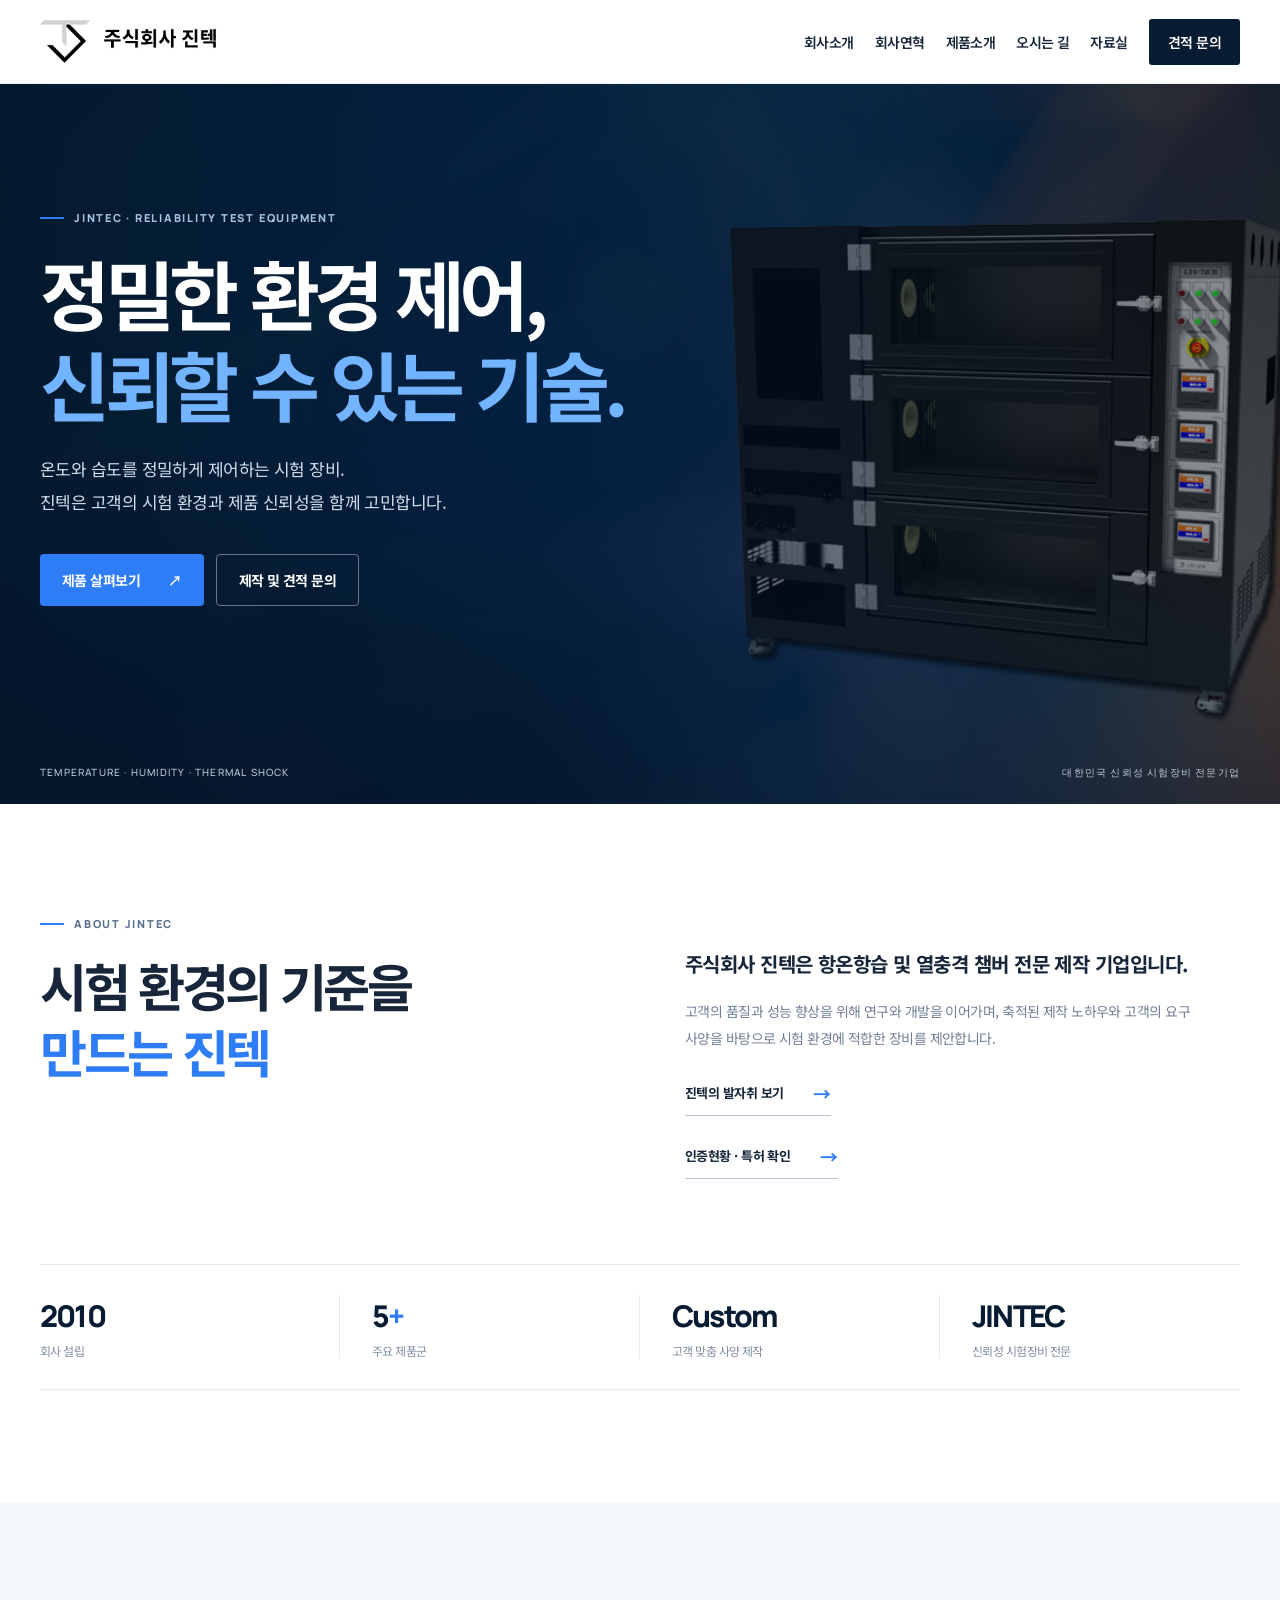
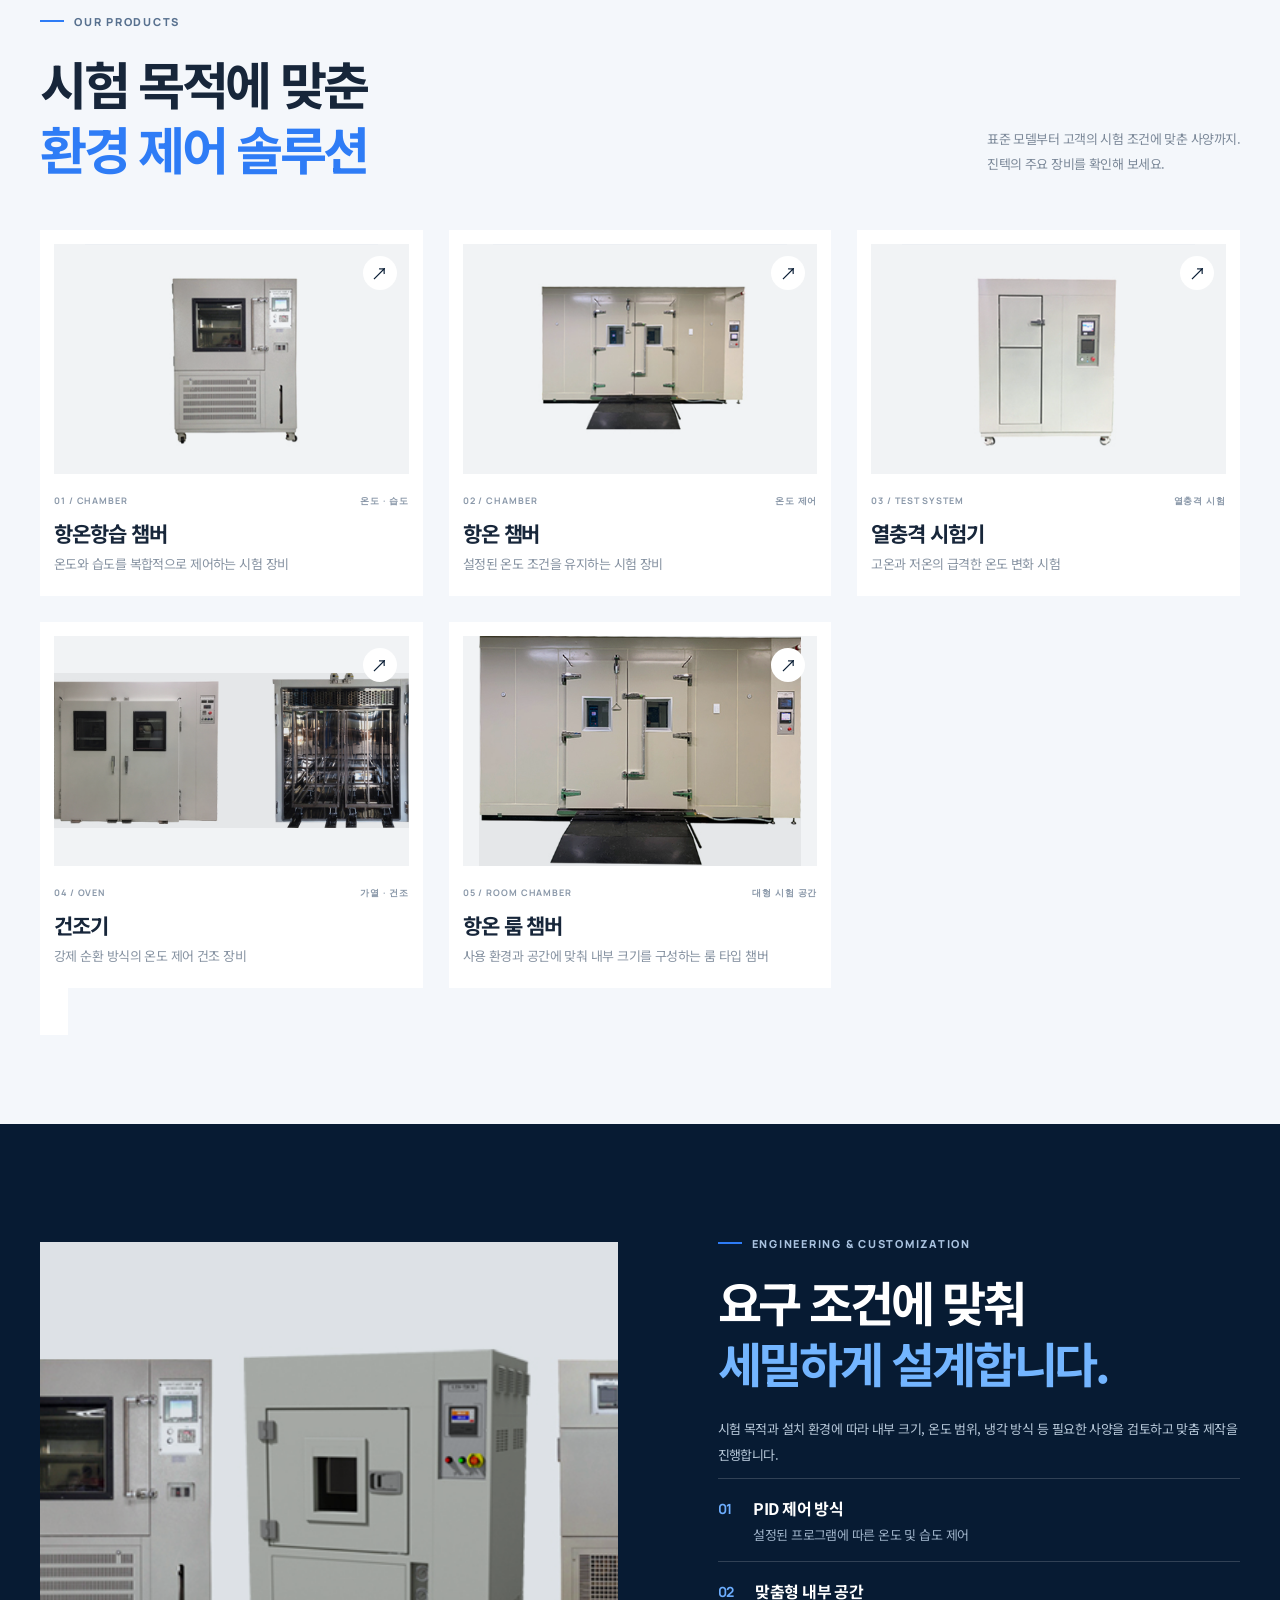
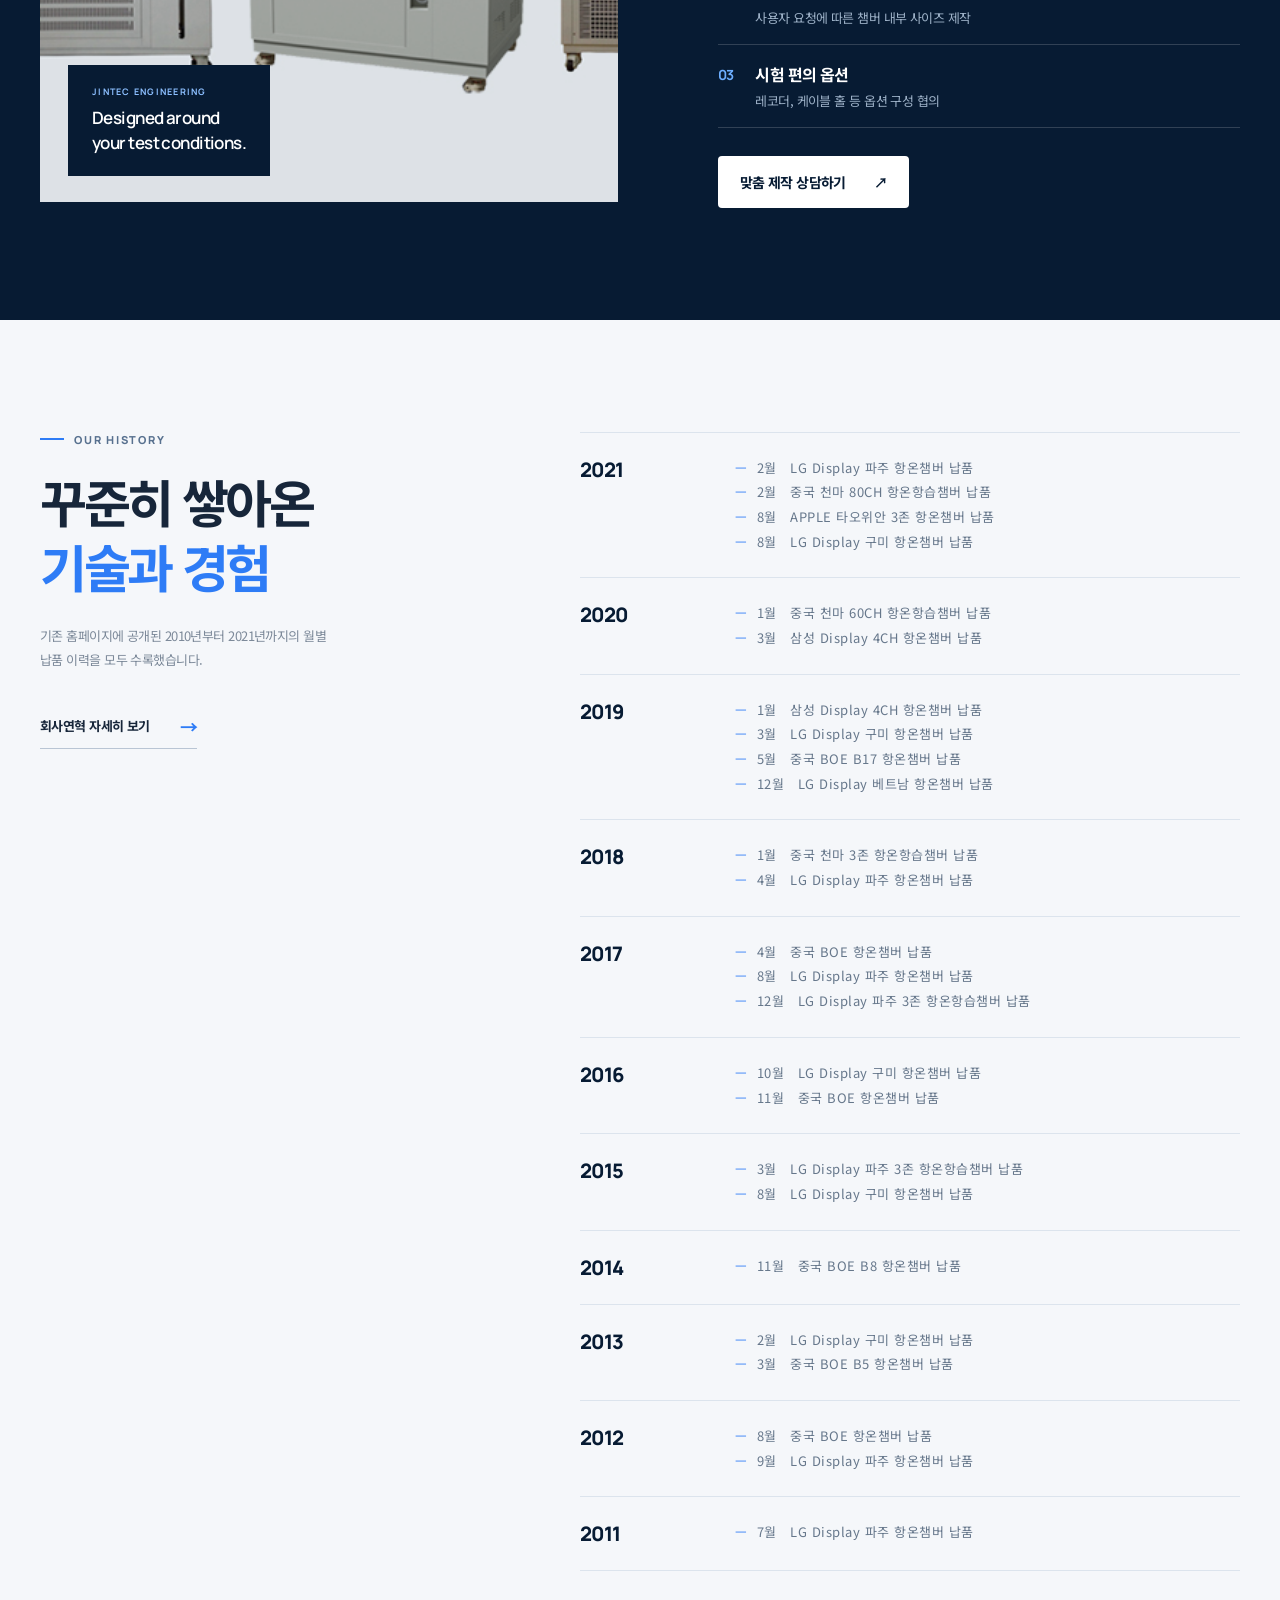
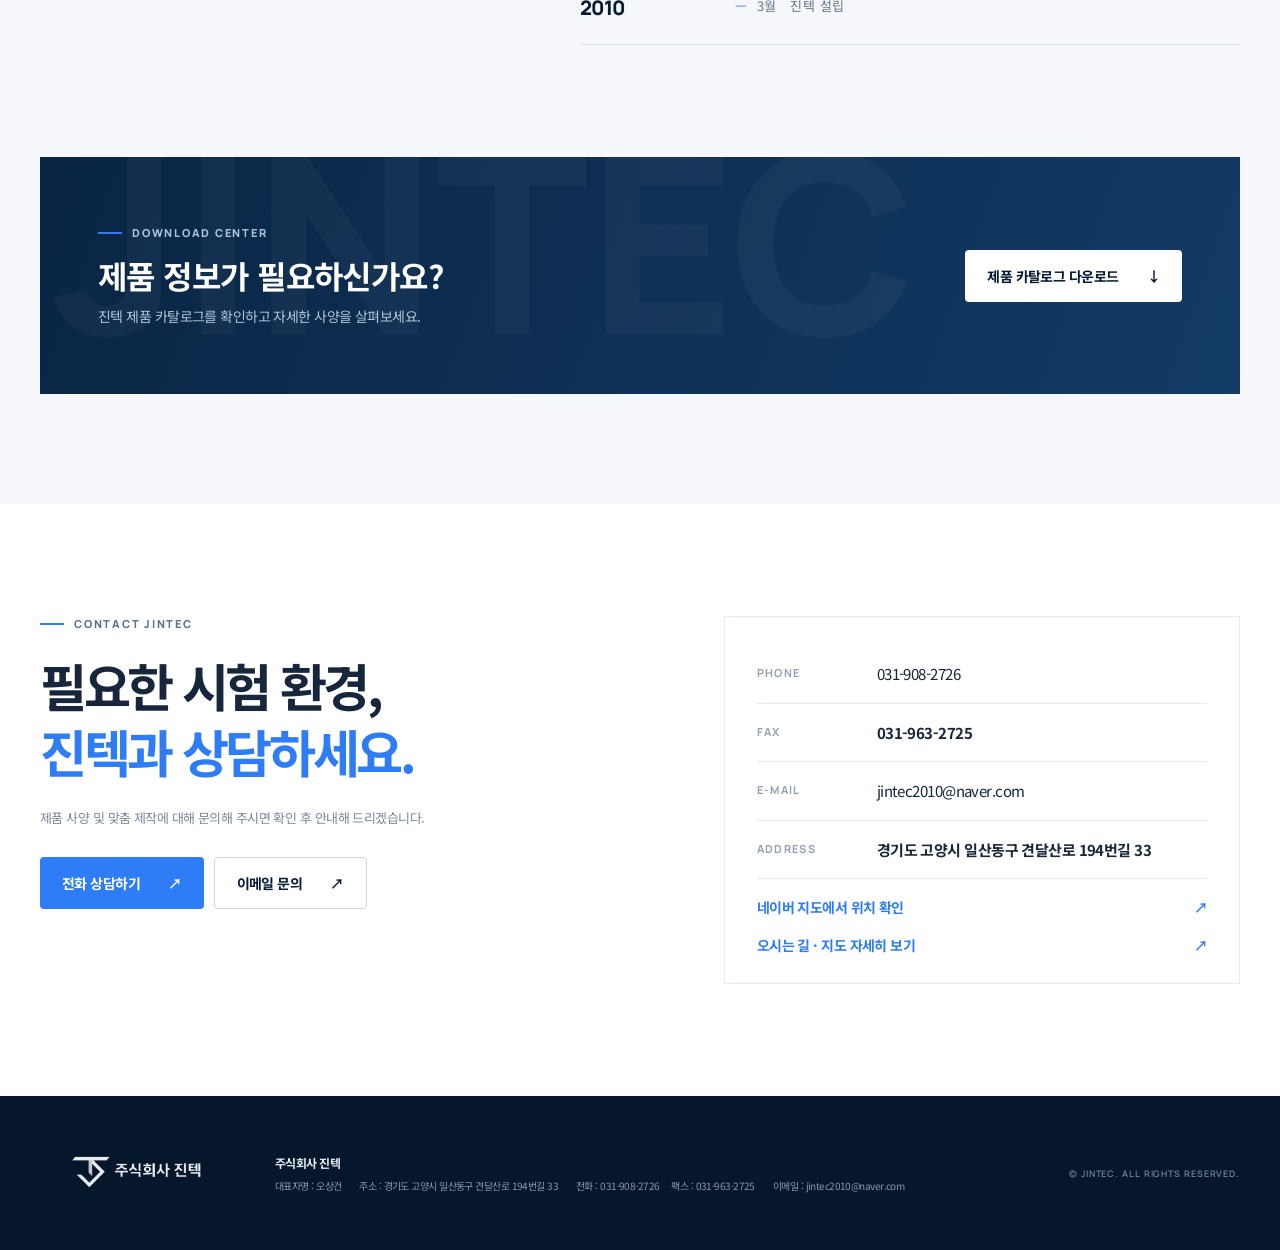
==== index.html @ 35f9da58 "jintec website" ====
<!DOCTYPE html>

<html lang="ko">

<head>
  <meta charset="utf-8" />
  <meta content="width=device-width, initial-scale=1" name="viewport" />
  <meta content="#071b33" name="theme-color" />
  <title>주식회사 진텍 | 신뢰성 시험장비 전문기업</title>
  <meta content="주식회사 진텍은 항온항습 챔버, 항온 챔버, 열충격 시험기, 건조기 및 항온 룸 챔버를 제작하는 신뢰성 시험장비 전문기업입니다." name="description" />
  <meta content="진텍, JINTEC, 항온항습 챔버, 항온 챔버, 열충격 시험기, 건조기, 항온 룸 챔버" name="keywords" />
  <meta content="website" property="og:type" />
  <meta content="주식회사 진텍 | 신뢰성 시험장비 전문기업" property="og:title" />
  <meta content="시험 환경을 설계하고, 제품의 신뢰성을 높입니다." property="og:description" />
  <meta content="/assets/slide1.jpg" property="og:image" />
  <link href="favicon.svg" rel="icon" type="image/svg+xml" />
  <link href="https://fonts.googleapis.com" rel="preconnect" />
  <link crossorigin="" href="https://fonts.gstatic.com" rel="preconnect" />
  <link href="https://fonts.googleapis.com/css2?family=Noto+Sans+KR:wght@400;500;600;700;800&amp;display=swap"
    rel="stylesheet" />
  <link href="styles.css" rel="stylesheet" />
</head>

<body>
  <header class="site-header" id="top">
    <div class="container header-inner">
      <a aria-label="진텍 홈" class="brand" href="#top">
        <img alt="주식회사 진텍 로고" src="assets/logo.jpg" />
      </a>
      <button aria-expanded="false" aria-label="메뉴 열기"
        class="menu-toggle"><span></span><span></span><span></span></button>
      <nav aria-label="주요 메뉴" class="main-nav"><a href="index.html#company">회사소개</a><a href="history.html">회사연혁</a><a
          href="index.html#products">제품소개</a><a href="location.html">오시는 길</a><a href="index.html#resources">자료실</a><a
          class="nav-cta" href="index.html#contact">견적 문의</a></nav>
    </div>
  </header>
  <main>
    <section class="hero">
      <div aria-hidden="true" class="hero-image"></div>
      <div class="hero-shade"></div>
      <div class="container hero-content">
        <div class="eyebrow light"><i></i> JINTEC · RELIABILITY TEST EQUIPMENT</div>
        <h1>정밀한 환경 제어,<br /><em>신뢰할 수 있는 기술.</em></h1>
        <p>온도와 습도를 정밀하게 제어하는 시험 장비.<br class="desktop-only" /> 진텍은 고객의 시험 환경과 제품 신뢰성을 함께 고민합니다.</p>
        <div class="hero-actions">
          <a class="btn btn-primary" href="#products">제품 살펴보기 <span>↗</span></a>
          <a class="btn btn-ghost" href="#contact">제작 및 견적 문의</a>
        </div>
        <!-- <div class="hero-index"><strong>01</strong><span></span><small>ENGINEERED FOR RELIABILITY</small></div> -->
      </div>
      <div class="hero-bottom container">
        <span>Temperature · Humidity · Thermal Shock</span>
        <span>대한민국 신뢰성 시험장비 전문기업</span>
      </div>
    </section>
    <section class="intro section-pad" id="company">
      <div class="container intro-grid">
        <div>
          <div class="eyebrow"><i></i> ABOUT JINTEC</div>
          <h2>시험 환경의 기준을<br /><em>만드는 진텍</em></h2>
        </div>
        <div class="intro-copy">
          <p class="lead">주식회사 진텍은 항온항습 및 열충격 챔버 전문 제작 기업입니다.</p>
          <p>고객의 품질과 성능 향상을 위해 연구와 개발을 이어가며, 축적된 제작 노하우와 고객의 요구 사양을 바탕으로 시험 환경에 적합한 장비를 제안합니다.</p>
          <a class="text-link" href="history.html">진텍의 발자취 보기 <span>→</span></a><br>
          <a class="text-link" href="certifications.html">인증현황 · 특허 확인 <span>→</span></a>
        </div>
      </div>
      <div class="container stats">
        <div><strong>2010</strong><span>회사 설립</span></div>
        <div><strong>5<span class="unit">+</span></strong><span>주요 제품군</span></div>
        <div><strong>Custom</strong><span>고객 맞춤 사양 제작</span></div>
        <div><strong>JINTEC</strong><span>신뢰성 시험장비 전문</span></div>
      </div>
    </section>
    <section class="products section-pad" id="products">
      <div class="container">
        <div class="section-heading">
          <div>
            <div class="eyebrow"><i></i> OUR PRODUCTS</div>
            <h2>시험 목적에 맞춘<br /><em>환경 제어 솔루션</em></h2>
          </div>
          <p>표준 모델부터 고객의 시험 조건에 맞춘 사양까지.<br />진텍의 주요 장비를 확인해 보세요.</p>
        </div>
        <div class="product-grid">
          <a class="product-card featured" href="sub2_1.html">
            <div class="product-photo"><img alt="항온항습 챔버" src="assets/index1_img1.jpg" /><span
                class="card-arrow">↗</span></div>
            <div class="product-meta"><span>01 / CHAMBER</span><span>온도 · 습도</span></div>
            <h3>항온항습 챔버</h3>
            <p>온도와 습도를 복합적으로 제어하는 시험 장비</p>
          </a>
          <a class="product-card" href="sub2_2.html">
            <div class="product-photo"><img alt="항온 챔버" src="assets/index1_img2.jpg" /><span class="card-arrow">↗</span>
            </div>
            <div class="product-meta"><span>02 / CHAMBER</span><span>온도 제어</span></div>
            <h3>항온 챔버</h3>
            <p>설정된 온도 조건을 유지하는 시험 장비</p>
          </a>
          <a class="product-card" href="sub2_3.html">
            <div class="product-photo"><img alt="열충격 시험기" src="assets/index1_img3.jpg" /><span
                class="card-arrow">↗</span></div>
            <div class="product-meta"><span>03 / TEST SYSTEM</span><span>열충격 시험</span></div>
            <h3>열충격 시험기</h3>
            <p>고온과 저온의 급격한 온도 변화 시험</p>
          </a>
          <a class="product-card" href="sub2_4.html">
            <div class="product-photo"><img alt="건조기" src="assets/sub2_4_img.jpg" /><span class="card-arrow">↗</span>
            </div>
            <div class="product-meta"><span>04 / OVEN</span><span>가열 · 건조</span></div>
            <h3>건조기</h3>
            <p>강제 순환 방식의 온도 제어 건조 장비</p>
          </a>
          <a class="product-card" href="sub2_5.html">
            <div class="product-photo"><img alt="항온 룸 챔버" src="assets/sub2_5_img1.jpg" /><span class="card-arrow">↗</span></div>
              <div class="product-meta"><span>05 / ROOM CHAMBER</span><span>대형 시험 공간</span></div>
              <h3>항온 룸 챔버</h3>
              <p>사용 환경과 공간에 맞춰 내부 크기를 구성하는 룸 타입 챔버</p>
            </div>
          </a>
        </div>
      </div>
    </section>
    <section class="technology section-pad" id="technology">
      <div class="container tech-grid">
        <div class="tech-visual">
          <img alt="진텍 항온항습 챔버 제품 이미지" src="assets/sub2_1_img1.jpg" />
          <div class="visual-caption"><span>JINTEC ENGINEERING</span><strong>Designed around<br />your test
              conditions.</strong></div>
        </div>
        <div class="tech-copy">
          <div class="eyebrow light"><i></i> ENGINEERING &amp; CUSTOMIZATION</div>
          <h2>요구 조건에 맞춰<br /><em>세밀하게 설계합니다.</em></h2>
          <p>시험 목적과 설치 환경에 따라 내부 크기, 온도 범위, 냉각 방식 등 필요한 사양을 검토하고 맞춤 제작을 진행합니다.</p>
          <ul class="feature-list">
            <li><b>01</b><span><strong>PID 제어 방식</strong><small>설정된 프로그램에 따른 온도 및 습도 제어</small></span></li>
            <li><b>02</b><span><strong>맞춤형 내부 공간</strong><small>사용자 요청에 따른 챔버 내부 사이즈 제작</small></span></li>
            <li><b>03</b><span><strong>시험 편의 옵션</strong><small>레코더, 케이블 홀 등 옵션 구성 협의</small></span></li>
          </ul>
          <a class="btn btn-light" href="#contact">맞춤 제작 상담하기 <span>↗</span></a>
        </div>
      </div>
    </section>
    <section class="history section-pad" id="history">
      <div class="container history-grid">
        <div class="history-heading">
          <div class="eyebrow"><i></i> OUR HISTORY</div>
          <h2>꾸준히 쌓아온<br /><em>기술과 경험</em></h2>
          <p>기존 홈페이지에 공개된 2010년부터 2021년까지의 월별 납품 이력을 모두 수록했습니다.</p><a class="text-link" href="history.html">회사연혁 자세히 보기
            <span>→</span></a>
        </div>
        <div class="timeline">
          <div class="timeline-year"><strong>2021</strong>
            <ul>
              <li>2월　LG Display 파주 항온챔버 납품</li>
              <li>2월　중국 천마 80CH 항온항습챔버 납품</li>
              <li>8월　APPLE 타오위안 3존 항온챔버 납품</li>
              <li>8월　LG Display 구미 항온챔버 납품</li>
            </ul>
          </div>
          <div class="timeline-year"><strong>2020</strong>
            <ul>
              <li>1월　중국 천마 60CH 항온항습챔버 납품</li>
              <li>3월　삼성 Display 4CH 항온챔버 납품</li>
            </ul>
          </div>
          <div class="timeline-year"><strong>2019</strong>
            <ul>
              <li>1월　삼성 Display 4CH 항온챔버 납품</li>
              <li>3월　LG Display 구미 항온챔버 납품</li>
              <li>5월　중국 BOE B17 항온챔버 납품</li>
              <li>12월　LG Display 베트남 항온챔버 납품</li>
            </ul>
          </div>
          <div class="timeline-year"><strong>2018</strong>
            <ul>
              <li>1월　중국 천마 3존 항온항습챔버 납품</li>
              <li>4월　LG Display 파주 항온챔버 납품</li>
            </ul>
          </div>
          <div class="timeline-year"><strong>2017</strong>
            <ul>
              <li>4월　중국 BOE 항온챔버 납품</li>
              <li>8월　LG Display 파주 항온챔버 납품</li>
              <li>12월　LG Display 파주 3존 항온항습챔버 납품</li>
            </ul>
          </div>
          <div class="timeline-year"><strong>2016</strong>
            <ul>
              <li>10월　LG Display 구미 항온챔버 납품</li>
              <li>11월　중국 BOE 항온챔버 납품</li>
            </ul>
          </div>
          <div class="timeline-year"><strong>2015</strong>
            <ul>
              <li>3월　LG Display 파주 3존 항온항습챔버 납품</li>
              <li>8월　LG Display 구미 항온챔버 납품</li>
            </ul>
          </div>
          <div class="timeline-year"><strong>2014</strong>
            <ul>
              <li>11월　중국 BOE B8 항온챔버 납품</li>
            </ul>
          </div>
          <div class="timeline-year"><strong>2013</strong>
            <ul>
              <li>2월　LG Display 구미 항온챔버 납품</li>
              <li>3월　중국 BOE B5 항온챔버 납품</li>
            </ul>
          </div>
          <div class="timeline-year"><strong>2012</strong>
            <ul>
              <li>8월　중국 BOE 항온챔버 납품</li>
              <li>9월　LG Display 파주 항온챔버 납품</li>
            </ul>
          </div>
          <div class="timeline-year"><strong>2011</strong>
            <ul>
              <li>7월　LG Display 파주 항온챔버 납품</li>
            </ul>
          </div>
          <div class="timeline-year"><strong>2010</strong>
            <ul>
              <li>3월　진텍 설립</li>
            </ul>
          </div>
        </div>
      </div>
    </section>
    <section class="resources section-pad" id="resources">
      <div class="container resource-panel">
        <div>
          <div class="eyebrow light"><i></i> DOWNLOAD CENTER</div>
          <h2>제품 정보가 필요하신가요?</h2>
          <p>진텍 제품 카탈로그를 확인하고 자세한 사양을 살펴보세요.</p>
        </div>
        <a class="btn btn-light" href="downloads/jintec-catalog.pdf" rel="noopener" target="_blank">제품 카탈로그 다운로드
          <span>↓</span></a>
      </div>
    </section>
    <section class="contact section-pad" id="contact">
      <div class="container contact-grid">
        <div>
          <div class="eyebrow"><i></i> CONTACT JINTEC</div>
          <h2>필요한 시험 환경,<br /><em>진텍과 상담하세요.</em></h2>
          <p class="contact-intro">제품 사양 및 맞춤 제작에 대해 문의해 주시면 확인 후 안내해 드리겠습니다.</p>
          <div class="contact-actions"><a class="btn btn-primary" href="tel:0319082726">전화 상담하기 <span>↗</span></a><a
              class="btn btn-outline"
              href="mailto:jintec2010@naver.com?subject=%EC%A7%84%ED%85%8D%20%EC%A0%9C%ED%92%88%20%EB%B0%8F%20%EA%B2%AC%EC%A0%81%20%EB%AC%B8%EC%9D%98">이메일
              문의 <span>↗</span></a></div>
        </div>
        <div class="contact-card">
          <div class="contact-row"><span>PHONE</span><a href="tel:0319082726">031-908-2726</a></div>
          <div class="contact-row"><span>FAX</span><strong>031-963-2725</strong></div>
          <div class="contact-row"><span>E-MAIL</span><a href="mailto:jintec2010@naver.com">jintec2010@naver.com</a>
          </div>
          <div class="contact-row"><span>ADDRESS</span><strong>경기도 고양시 일산동구 견달산로 194번길 33</strong></div>
          <a class="map-link"
            href="https://map.naver.com/p/search/%EA%B2%BD%EA%B8%B0%EB%8F%84%20%EA%B3%A0%EC%96%91%EC%8B%9C%20%EC%9D%BC%EC%82%B0%EB%8F%99%EA%B5%AC%20%EA%B2%AC%EB%8B%AC%EC%82%B0%EB%A1%9C%20194%EB%B2%88%EA%B8%B8%2033"
            rel="noopener" target="_blank">네이버 지도에서 위치 확인 <span>↗</span></a>
          <a class="map-link" href="location.html">오시는 길 · 지도 자세히 보기 <span>↗</span></a>
        </div>
      </div>
    </section>
  </main>
  <footer class="site-footer">
    <div class="container footer-inner">
      <div class="footer-brand"><img alt="주식회사 진텍" src="assets/logo_remove_background.png" />
      </div>
      <div class="footer-info"><strong>주식회사 진텍</strong><span>대표자명 : 오상건</span><span>주소 : 경기도 고양시 일산동구 견달산로 194번길
          33</span><span>전화 : 031-908-2726　 팩스 : 031-963-2725</span><span>이메일 : jintec2010@naver.com</span></div>
      <div class="copyright">© JINTEC. ALL RIGHTS RESERVED.</div>
    </div>
  </footer>
  <a aria-label="맨 위로" class="back-top" href="#top">↑</a>
  <script src="script.js"></script>
</body>

</html>
---- styles.css ----
@import url('https://fonts.googleapis.com/css2?family=Manrope:wght@400;500;600;700;800&display=swap');

:root {
  --navy: #071b33;
  --navy2: #0d2948;
  --blue: #2e7cf6;
  --ink: #17263a;
  --muted: #718096;
  --line: #e6ebf1;
  --soft: #f4f7fb;
  --white: #fff;
  --max: 1200px
}

* {
  box-sizing: border-box
}

html {
  scroll-behavior: smooth;
  scroll-padding-top: 92px
}

body {
  margin: 0;
  color: var(--ink);
  font-family: 'Noto Sans KR', Manrope, sans-serif;
  letter-spacing: -.035em
}

a {
  color: inherit;
  text-decoration: none
}

img {
  display: block;
  max-width: 100%
}

.container {
  width: min(var(--max), calc(100% - 48px));
  margin: 0 auto
}

.site-header {
  height: 84px;
  background: #fff;
  position: sticky;
  top: 0;
  z-index: 50;
  border-bottom: 1px solid rgba(16, 38, 64, .07)
}

.header-inner {
  height: 100%;
  display: flex;
  align-items: center;
  justify-content: space-between
}

.brand {
  width: 180px;
  display: flex;
  align-items: center
}

.brand img {
  width: 100%;
  height: auto;
  mix-blend-mode: multiply
}

.main-nav {
  display: flex;
  align-items: center;
  gap: 42px;
  font-size: 14px;
  font-weight: 600
}

.main-nav>a:not(.nav-cta) {
  transition: color .2s
}

.main-nav>a:hover {
  color: var(--blue)
}

.nav-cta {
  padding: 13px 19px;
  background: var(--navy);
  color: white;
  border-radius: 3px
}

.nav-cta span {
  margin-left: 14px;
  color: #82b8ff
}

.menu-toggle {
  display: none;
  border: 0;
  background: none;
  padding: 8px
}

.hero {
  height: min(720px, calc(100vh - 88px));
  min-height: 590px;
  position: relative;
  overflow: hidden;
  background: var(--navy);
  color: #fff
}

.hero-image {
  position: absolute;
  inset: 0;
  background: url('/assets/slide1.jpg') center/cover no-repeat;
  transform: scale(1.02);
  animation: heroZoom 16s ease-in-out infinite alternate
}

.hero-shade {
  position: absolute;
  inset: 0;
  background: linear-gradient(90deg, rgba(4, 20, 39, .94) 0%, rgba(4, 20, 39, .78) 42%, rgba(4, 20, 39, .2) 100%), linear-gradient(0deg, rgba(4, 20, 39, .48), transparent 35%)
}

.hero-content {
  position: relative;
  padding-top: clamp(100px, 14vh, 160px)
}

.eyebrow {
  font: 800 11px Manrope, sans-serif;
  letter-spacing: .16em;
  color: #58718f;
  display: flex;
  align-items: center;
  gap: 10px;
  margin-bottom: 22px
}

.eyebrow i {
  display: inline-block;
  width: 24px;
  height: 2px;
  background: var(--blue)
}

.eyebrow.light {
  color: #a9c2df
}

.hero h1 {
  font-size: clamp(44px, 6vw, 76px);
  line-height: 1.2;
  letter-spacing: -.07em;
  margin: 0 0 24px;
  font-weight: 700
}

.hero h1 em,
.section-heading h2 em,
.intro h2 em,
.tech-copy h2 em,
.history h2 em,
.contact h2 em {
  font-style: normal;
  color: #72b4ff
}

.hero-content>p {
  font-size: 17px;
  line-height: 1.9;
  color: #d2deeb;
  margin: 0
}

.hero-actions {
  display: flex;
  gap: 12px;
  margin-top: 36px
}

.btn {
  min-height: 52px;
  padding: 0 22px;
  display: inline-flex;
  align-items: center;
  justify-content: center;
  gap: 28px;
  font-size: 14px;
  font-weight: 700;
  border-radius: 4px;
  transition: transform .2s, background .2s;
  line-height: 1;
}

.btn:hover {
  transform: translateY(-2px)
}

.btn-primary {
  background: var(--blue);
  color: white
}

.btn-primary:hover {
  background: #1769e9
}

.btn-ghost {
  border: 1px solid rgba(255, 255, 255, .4);
  color: #fff
}

.btn-light {
  background: #fff;
  color: var(--navy)
}

.btn-outline {
  border: 1px solid #cbd5e1;
  color: var(--navy)
}

.hero-index {
  display: flex;
  align-items: center;
  gap: 13px;
  margin-top: 75px;
  color: #fff
}

.hero-index strong {
  font: 700 13px Manrope;
  color: #83bfff
}

.hero-index span {
  width: 70px;
  height: 1px;
  background: rgba(255, 255, 255, .45)
}

.hero-index small {
  font: 600 9px Manrope;
  letter-spacing: .15em;
  color: #b6c7da
}

.hero-bottom {
  position: absolute;
  bottom: 24px;
  left: 50%;
  transform: translateX(-50%);
  display: flex;
  justify-content: space-between;
  color: #bdc9d7;
  font: 500 10px Manrope;
  letter-spacing: .12em;
  text-transform: uppercase
}

.section-pad {
  padding: 112px 0
}

.intro-grid {
  display: grid;
  grid-template-columns: 1fr 1fr;
  gap: 90px
}

.intro h2,
.section-heading h2,
.tech-copy h2,
.history h2,
.contact h2 {
  font-size: clamp(34px, 4vw, 52px);
  line-height: 1.28;
  letter-spacing: -.065em;
  margin: 0;
  font-weight: 700
}

.intro h2 em,
.section-heading h2 em,
.history h2 em,
.contact h2 em {
  color: var(--blue)
}

.intro-copy {
  padding-top: 32px
}

.lead {
  font-size: 20px;
  font-weight: 700;
  line-height: 1.6;
  margin: 0 0 18px
}

.intro-copy>p:not(.lead) {
  color: #718096;
  line-height: 1.95;
  font-size: 14px;
  margin: 0;
  max-width: 510px
}

.text-link {
  display: inline-flex;
  gap: 30px;
  align-items: center;
  margin-top: 27px;
  font-size: 13px;
  font-weight: 700;
  border-bottom: 1px solid #b9c5d4;
  padding-bottom: 9px
}

.text-link span {
  color: var(--blue);
  font-size: 18px
}

.stats {
  display: grid;
  grid-template-columns: repeat(4, 1fr);
  margin-top: 85px;
  border-top: 1px solid var(--line);
  border-bottom: 1px solid var(--line);
  padding: 30px 0
}

.stats>div {
  padding: 0 32px;
  border-right: 1px solid var(--line);
  display: flex;
  flex-direction: column;
  gap: 6px
}

.stats>div:first-child {
  padding-left: 0
}

.stats>div:last-child {
  border: 0
}

.stats strong {
  font: 800 30px Manrope;
  color: var(--navy);
  letter-spacing: -.06em
}

.stats .unit {
  color: var(--blue)
}

.stats span:not(.unit) {
  font-size: 12px;
  color: #8290a2
}

.products {
  background: var(--soft)
}

.section-heading {
  display: flex;
  align-items: flex-end;
  justify-content: space-between;
  margin-bottom: 48px
}

.section-heading>p {
  font-size: 13px;
  line-height: 1.9;
  color: #7c8999;
  margin: 0 0 5px
}

.product-grid {
  display: grid;
  grid-template-columns: repeat(3, 1fr);
  gap: 26px
}

.product-card {
  background: white;
  padding: 14px 14px 23px;
  transition: transform .25s, box-shadow .25s
}

.product-card:hover {
  transform: translateY(-5px);
  box-shadow: 0 20px 45px rgba(14, 39, 68, .09)
}

.product-photo {
  height: 230px;
  background: #f1f3f5;
  position: relative;
  overflow: hidden
}

.product-photo img {
  width: 100%;
  height: 100%;
  object-fit: contain;
  mix-blend-mode: multiply;
  transition: transform .4s
}

.product-card:hover .product-photo img {
  transform: scale(1.045)
}

.card-arrow {
  position: absolute;
  right: 12px;
  top: 12px;
  width: 34px;
  height: 34px;
  display: grid;
  place-items: center;
  background: #fff;
  border-radius: 50%;
  font-size: 17px;
  color: var(--navy)
}

.product-meta {
  display: flex;
  justify-content: space-between;
  color: #8a98a9;
  font: 700 9px Manrope;
  letter-spacing: .1em;
  margin-top: 20px
}

.product-card h3 {
  font-size: 21px;
  margin: 10px 0 6px;
  letter-spacing: -.05em
}

.product-card>p,
.wide-copy>p {
  font-size: 13px;
  color: #8793a2;
  margin: 0
}

.wide-card {
  grid-column: span 3;
  display: grid;
  grid-template-columns: 1.1fr 1fr;
  align-items: center;
  gap: 42px;
  padding: 14px 36px 14px 14px
}

.wide-card .product-photo {
  height: 245px
}

.wide-card .product-meta {
  margin-top: 0
}

.wide-copy h3 {
  font-size: 25px;
  margin: 12px 0
}

.wide-copy>p {
  line-height: 1.8;
  max-width: 390px
}

.technology {
  background: var(--navy);
  color: white
}

.tech-grid {
  display: grid;
  grid-template-columns: 1.05fr .95fr;
  gap: 100px;
  align-items: center
}

.tech-visual {
  height: 560px;
  position: relative;
  background: #e8edf2;
  overflow: hidden
}

.tech-visual>img {
  width: 100%;
  height: 100%;
  object-fit: cover;
  mix-blend-mode: multiply
}

.visual-caption {
  position: absolute;
  left: 28px;
  bottom: 26px;
  background: var(--navy);
  padding: 20px 24px;
  display: flex;
  flex-direction: column;
  gap: 8px
}

.visual-caption span {
  font: 700 9px Manrope;
  letter-spacing: .14em;
  color: #8cbfff
}

.visual-caption strong {
  font: 600 17px/1.45 Manrope;
  color: white
}

.tech-copy .eyebrow {
  margin-bottom: 20px
}

.tech-copy h2 {
  font-size: clamp(34px, 4vw, 48px)
}

.tech-copy h2 em {
  color: #73b5ff
}

.tech-copy>p {
  font-size: 13px;
  line-height: 2;
  color: #b6c7d8;
  margin: 22px 0 10px
}

.feature-list {
  padding: 0;
  margin: 0 0 28px;
  list-style: none;
  border-top: 1px solid rgba(255, 255, 255, .17)
}

.feature-list li {
  display: flex;
  gap: 22px;
  padding: 17px 0;
  border-bottom: 1px solid rgba(255, 255, 255, .17)
}

.feature-list li>b {
  font: 700 11px Manrope;
  color: #6daeff;
  padding-top: 3px;
  font-size: 14px;
}

.feature-list li span {
  display: flex;
  flex-direction: column;
  gap: 5px
}

.feature-list strong {
  font-size: 16px
}

.feature-list small {
  font-size: 13px;
  color: #9eb2c8
}

.product-details {
  background: white
}

.section-heading.compact {
  margin-bottom: 35px
}

.section-heading.compact h2 {
  font-size: 38px
}

.spec-list {
  border-top: 1px solid #dfe6ee
}

.spec-item {
  display: grid;
  grid-template-columns: 34% 1fr;
  gap: 35px;
  padding: 30px 0;
  border-bottom: 1px solid #dfe6ee;
  scroll-margin-top: 100px
}

.spec-title {
  display: flex;
  gap: 20px
}

.spec-title>span {
  font: 700 12px Manrope;
  color: var(--blue);
  padding-top: 5px
}

.spec-title h3 {
  font-size: 20px;
  margin: 0 0 5px
}

.spec-title small {
  font: 500 10px Manrope;
  color: #91a0b0
}

.spec-content {
  display: grid;
  grid-template-columns: 1fr auto;
  gap: 12px 25px;
  align-items: center
}

.spec-content p {
  margin: 0;
  color: #718096;
  font-size: 12px
}

.spec-content img {
  grid-column: 2;
  grid-row: 1/3;
  max-width: 180px;
  max-height: 110px;
  object-fit: contain
}

.spec-tags {
  display: flex;
  flex-wrap: wrap;
  gap: 7px
}

.spec-tags span {
  font: 600 10px Manrope;
  color: #4d6682;
  background: #f1f5f9;
  padding: 7px 10px;
  border-radius: 2px
}

.history {
  background: #f5f7fa
}

.history-grid {
  display: grid;
  grid-template-columns: .8fr 1.2fr;
  gap: 100px
}

.history-heading>p {
  font-size: 13px;
  line-height: 1.9;
  color: #7c8999;
  margin-top: 24px;
  max-width: 300px
}

.timeline {
  border-top: 1px solid #dce4ed
}

.timeline-year {
  display: grid;
  grid-template-columns: 130px 1fr;
  gap: 25px;
  padding: 23px 0;
  border-bottom: 1px solid #dce4ed
}

.timeline-year>strong {
  font: 800 20px Manrope;
  color: var(--navy)
}

.timeline-year ul {
  margin: 0;
  padding: 0;
  list-style: none
}

.timeline-year li {
  font-size: 13px;
  letter-spacing: 0.5px;
  color: #66778b;
  line-height: 1.9
}

.timeline-year li:before {
  content: '—';
  color: var(--blue);
  margin-right: 9px
}

.resources {
  padding: 0 0 110px;
  background: #f5f7fa
}

.resource-panel {
  background: linear-gradient(110deg, #0a2544, #123b65);
  padding: 68px 58px;
  display: flex;
  justify-content: space-between;
  align-items: center;
  color: white;
  position: relative;
  overflow: hidden
}

.resource-panel:after {
  content: 'JINTEC';
  font: 800 250px Manrope;
  position: absolute;
  right: 27%;
  top: -90px;
  color: rgba(255, 255, 255, .035)
}

.resource-panel .eyebrow {
  margin-bottom: 12px
}

.resource-panel h2 {
  font-size: 32px;
  margin: 0 0 8px
}

.resource-panel p {
  font-size: 14px;
  color: #afc3d9;
  margin: 0
}

.contact-grid {
  display: grid;
  grid-template-columns: 1fr .9fr;
  gap: 110px
}

.contact-intro {
  font-size: 13px;
  color: #78889a;
  line-height: 1.9;
  margin: 22px 0 26px
}

.contact-actions {
  display: flex;
  gap: 10px
}

.contact-card {
  border: 1px solid var(--line);
  padding: 28px 32px
}

.contact-row {
  display: grid;
  grid-template-columns: 105px 1fr;
  gap: 15px;
  padding: 16px 0;
  border-bottom: 1px solid var(--line)
}

.contact-row>span {
  font: 700 11px Manrope;
  letter-spacing: .12em;
  color: #90a0b1;
  padding-top: 4px
}

.contact-row strong,
.contact-row a {
  font-size: 15px;
  line-height: 1.7
}

.contact-row a:hover {
  color: var(--blue)
}

.map-link {
  display: flex;
  justify-content: space-between;
  margin-top: 18px;
  font-size: 14px;
  font-weight: 700;
  color: var(--blue)
}

.site-footer {
  background: #06172b;
  color: #c2cfdd;
  padding: 42px 0
}

.footer-inner {
  display: grid;
  grid-template-columns: 190px 1fr auto;
  gap: 45px;
  align-items: center
}

.footer-brand img {
  width: 190px;
  height: auto;
  filter: none;
  opacity: 1;
  padding: 8px 12px;
  border-radius: 4px;
}

.footer-brand p {
  font-size: 10px;
  color: #8095ac
}

.footer-info {
  display: flex;
  flex-wrap: wrap;
  gap: 7px 18px;
  font-size: 10px;
  color: #8799ad
}

.footer-info strong {
  width: 100%;
  font-size: 12px;
  color: #e3ebf3
}

.copyright {
  font: 600 9px Manrope;
  letter-spacing: .1em;
  color: #71859c;
  white-space: nowrap
}

.back-top {
  position: fixed;
  right: 24px;
  bottom: 24px;
  width: 42px;
  height: 42px;
  background: var(--blue);
  color: white;
  display: grid;
  place-items: center;
  border-radius: 3px;
  box-shadow: 0 8px 20px #071b3333;
  opacity: 0;
  pointer-events: none;
  transition: opacity .2s
}

.back-top.visible {
  opacity: 1;
  pointer-events: auto
}

@keyframes heroZoom {
  from {
    transform: scale(1.02)
  }

  to {
    transform: scale(1.09)
  }
}

@media(max-width:900px) {
  .main-nav {
    gap: 20px
  }

  .tech-grid {
    gap: 45px
  }

  .history-grid {
    gap: 50px
  }

  .contact-grid {
    gap: 50px
  }

  .product-photo {
    height: 190px
  }
}

@media(max-width:700px) {
  .container {
    width: min(100% - 36px, var(--max))
  }

  .site-header {
    height: 70px
  }

  .brand {
    width: 145px
  }

  .menu-toggle {
    display: flex;
    flex-direction: column;
    gap: 5px
  }

  .menu-toggle span {
    width: 23px;
    height: 2px;
    background: var(--navy);
    display: block
  }

  .main-nav {
    display: none;
    position: absolute;
    left: 0;
    right: 0;
    top: 70px;
    background: white;
    padding: 16px 22px 22px;
    box-shadow: 0 15px 25px #071b3314;
    flex-direction: column;
    align-items: stretch;
    gap: 0
  }

  .main-nav.open {
    display: flex
  }

  .main-nav>a {
    padding: 13px 0;
    border-bottom: 1px solid var(--line)
  }

  .main-nav .nav-cta {
    padding: 13px 16px;
    margin-top: 10px
  }

  .hero {
    height: 680px;
    min-height: 0
  }

  .hero-image {
    background-position: 62% center
  }

  .hero-shade {
    background: linear-gradient(90deg, rgba(4, 20, 39, .92), rgba(4, 20, 39, .58)), linear-gradient(0deg, rgba(4, 20, 39, .5), transparent 40%)
  }

  .hero-content {
    padding-top: 112px
  }

  .hero h1 {
    font-size: 43px
  }

  .hero-content>p {
    font-size: 14px
  }

  .hero-index {
    margin-top: 60px
  }

  .hero-bottom {
    font-size: 8px;
    letter-spacing: .03em;
    bottom: 17px
  }

  .hero-bottom span:last-child {
    display: none
  }

  .section-pad {
    padding: 76px 0
  }

  .intro-grid,
  .tech-grid,
  .history-grid,
  .contact-grid {
    grid-template-columns: 1fr;
    gap: 30px
  }

  .intro-copy {
    padding-top: 0
  }

  .intro h2,
  .section-heading h2,
  .tech-copy h2,
  .history h2,
  .contact h2 {
    font-size: 37px
  }

  .lead {
    font-size: 17px
  }

  .stats {
    grid-template-columns: 1fr 1fr;
    margin-top: 50px;
    padding: 10px 0
  }

  .stats>div {
    padding: 18px 10px;
    border-bottom: 1px solid var(--line)
  }

  .stats>div:nth-child(2) {
    border-right: 0
  }

  .stats>div:nth-child(3) {
    padding-left: 0;
    border-bottom: 0
  }

  .stats>div:nth-child(4) {
    border-bottom: 0
  }

  .stats strong {
    font-size: 25px
  }

  .section-heading {
    display: block;
    margin-bottom: 30px
  }

  .section-heading>p {
    margin-top: 18px
  }

  .product-grid {
    grid-template-columns: 1fr 1fr;
    gap: 12px
  }

  .product-card {
    padding: 9px 9px 17px
  }

  .product-photo {
    height: 155px
  }

  .product-meta {
    font-size: 8px;
    letter-spacing: 0;
    margin-top: 14px
  }

  .product-card h3 {
    font-size: 16px
  }

  .product-card>p {
    font-size: 10px;
    line-height: 1.6
  }

  .wide-card {
    grid-column: span 2;
    display: block;
    padding: 9px
  }

  .wide-card .product-photo {
    height: 190px
  }

  .wide-copy {
    padding: 0 7px 9px
  }

  .wide-copy .product-meta {
    margin-top: 16px
  }

  .wide-copy h3 {
    font-size: 20px
  }

  .tech-visual {
    height: 350px
  }

  .tech-copy>p {
    font-size: 12px
  }

  .section-heading.compact h2 {
    font-size: 30px
  }

  .spec-item {
    grid-template-columns: 1fr;
    gap: 15px;
    padding: 23px 0
  }

  .spec-content {
    grid-template-columns: 1fr
  }

  .spec-content img {
    grid-column: 1;
    grid-row: auto;
    max-width: 100%;
    max-height: 130px;
    justify-self: start
  }

  .timeline-year {
    grid-template-columns: 100px 1fr;
    gap: 15px
  }

  .timeline-year>strong {
    font-size: 17px
  }

  .timeline-year li {
    font-size: 11px
  }

  .resource-panel {
    padding: 30px 24px;
    display: block
  }

  .resource-panel h2 {
    font-size: 22px
  }

  .resource-panel .btn {
    margin-top: 22px;
  }

  .contact-grid {
    gap: 35px
  }

  .contact-actions {
    flex-wrap: wrap
  }

  .contact-actions .btn {
    flex: 1;
    gap: 10px;
    padding: 0 12px
  }

  .contact-card {
    padding: 20px
  }

  .contact-row {
    grid-template-columns: 80px 1fr
  }

  .footer-inner {
    grid-template-columns: 1fr;
    gap: 18px
  }

  .footer-brand img {
    width: 130px
  }

  .copyright {
    white-space: normal
  }

  .desktop-only {
    display: none
  }
}

/* Independent, complete information pages */
.hero-image {
  background-image: url('assets/slide1.jpg')
}

.main-nav {
  gap: 21px
}

.main-nav>a {
  white-space: nowrap
}

.full-product-cta {
  background: #fff
}

.full-product-cta h2 {
  font-size: 36px;
  margin: 0 0 14px
}

.full-product-cta p {
  color: var(--muted);
  line-height: 1.9
}

.product-shortcuts {
  display: grid;
  grid-template-columns: repeat(3, 1fr);
  gap: 12px;
  margin-top: 30px
}

.product-shortcuts a {
  border: 1px solid var(--line);
  padding: 20px;
  font-weight: 700;
  transition: .2s
}

.product-shortcuts a:hover {
  border-color: var(--blue);
  color: var(--blue)
}

.inner-banner {
  padding: 76px 0 82px;
  color: white;
  background: linear-gradient(110deg, #071b33, #163c63)
}

.inner-banner h1 {
  font-size: clamp(32px, 4vw, 50px);
  margin: 0 0 12px
}

.inner-banner p {
  font-size: 13px;
  color: #b2c4d7
}

.inner-breadcrumb {
  display: flex;
  gap: 12px;
  align-items: center;
  padding-top: 22px;
  font-size: 12px;
  color: #7a8b9e
}

.inner-breadcrumb a:hover {
  color: var(--blue)
}

.inner-main {
  padding-top: 52px
}

.inner-layout {
  display: grid;
  grid-template-columns: minmax(0, 1fr) 215px;
  gap: 65px
}

.inner-body {
  min-width: 0
}

.inner-aside {
  align-self: start;
  position: sticky;
  top: 114px;
  border-top: 3px solid var(--navy)
}

.inner-aside h2 {
  font-size: 17px;
  margin: 20px 0
}

.inner-aside a {
  display: flex;
  justify-content: space-between;
  border-top: 1px solid var(--line);
  padding: 15px 2px;
  font-size: 13px
}

.inner-aside a:hover {
  color: var(--blue)
}

.section-lead {
  font-size: 15px;
  line-height: 1.95;
  color: #63758b;
  margin: 0 0 32px
}

.product-page-label {
  font: 800 12px Manrope;
  letter-spacing: .12em;
  color: var(--blue);
  margin-bottom: 20px
}

.original-content {
  font-size: 14px;
  line-height: 1.85;
  color: #34465a;
  overflow-wrap: break-word
}

.original-content .pageTit {
  display: none
}

.original-content .head {
  font-size: 23px;
  line-height: 1.5;
  font-weight: 800;
  color: var(--navy);
  margin: 0 0 28px
}

.original-content ul {
  margin: 0;
  padding: 0;
  list-style: none
}

.original-content li {
  padding: 5px 0;
  font-size: 15px;
}

.original-content .con1 {
  display: grid;
  grid-template-columns: minmax(220px, 35%) 1fr;
  gap: 32px;
  align-items: start;
  margin-bottom: 34px
}

.original-content .con1 .img {
  background: #f7f9fb;
  padding: 20px;
  display: flex;
  align-items: center;
  justify-content: center;
  min-height: 250px
}

.original-content .con1 .img img {
  max-height: 360px;
  object-fit: contain
}

.original-content .con1 .txt {
  background: #f7f9fc;
  padding: 22px 26px
}

.original-content .con2>div {
  padding: 26px 0;
  border-top: 1px solid #dfe7ee
}

.original-content p.bold,
.original-content .table_head {
  font-size: 20px;
  font-weight: 800;
  color: var(--navy);
  margin: 0 0 15px
}

.original-content p.normal {
  line-height: 1.9
}

.original-content .con3 {
  text-align: center;
  margin: 25px 0 42px
}

.original-content .con3 img {
  margin: auto;
  max-width: 100%;
  height: auto
}

.original-content .con4 {
  margin: 35px 0
}

.original-content .table {
  width: 100%;
  overflow-x: auto
}

.original-content .table .arrow {
  display: none
}

.original-content table {
  border-collapse: collapse;
  width: 100%;
  min-width: 630px;
  font-size: 14px;
  line-height: 1.6
}

.original-content th {
  background: #163451;
  color: white;
  font-weight: 700
}

.original-content td,
.original-content th {
  border: 1px solid #dbe4eb;
  padding: 12px 11px;
  text-align: center;
  vertical-align: middle
}

.original-content td.gray {
  background: #f0f4f9;
  font-weight: 700
}

.detail-bottom-actions {
  display: flex;
  flex-wrap: wrap;
  gap: 14px;
  margin-top: 48px
}

.original-history .box>div {
  display: grid;
  grid-template-columns: 110px 1fr;
  border-bottom: 1px solid #dce5ed;
  padding: 22px 0;
  gap: 20px
}

.original-history .box>div:first-child {
  border-top: 1px solid #dce5ed
}

.original-history .year {
  font-size: 23px;
  font-weight: 800;
  color: #0b2b4d;
  margin: 0
}

.original-history li {
  display: grid;
  grid-template-columns: 58px 1fr;
  gap: 12px
}

.original-history .month {
  font-weight: 700;
  color: var(--blue)
}

.original-history .day {
  color: #405269
}

.cert-figure {
  margin: 0;
  max-width: 690px
}

.cert-figure img {
  width: 100%;
  height: auto;
  border: 1px solid #e4e9ee;
  box-shadow: 0 15px 40px #071b3310
}

.cert-figure figcaption {
  font-size: 13px;
  color: #64768a;
  margin-top: 14px
}

.location-map {
  width: 100%;
  height: 400px;
  background: #f1f5f9;
  border: 1px solid var(--line);
  margin-bottom: 28px
}

.location-map iframe {
  width: 100%;
  height: 100%;
  border: 0
}

.location-data {
  margin: 0 0 28px;
  border-top: 2px solid #143656
}

.location-data>div {
  display: grid;
  grid-template-columns: 130px 1fr;
  padding: 17px 10px;
  border-bottom: 1px solid var(--line)
}

.location-data dt {
  font-weight: 800
}

.location-data dd {
  margin: 0
}

.location-data a:hover {
  color: var(--blue)
}

@media(max-width:1080px) {
  .main-nav {
    gap: 13px;
    font-size: 12px
  }

  .inner-layout {
    grid-template-columns: minmax(0, 1fr) 170px;
    gap: 28px
  }
}

@media(max-width:700px) {
  .main-nav {
    font-size: 14px
  }

  .inner-banner {
    padding: 54px 0
  }

  .inner-main {
    padding: 34px 0 70px
  }

  .inner-layout {
    display: block
  }

  .inner-aside {
    position: static;
    margin-top: 48px
  }

  .original-content .con1 {
    grid-template-columns: 1fr
  }

  .original-content .con1 .img {
    min-height: 170px
  }

  .original-content .con1 .txt {
    padding: 18px
  }

  .original-content .head {
    font-size: 20px
  }

  .original-history .box>div {
    grid-template-columns: 80px 1fr;
    gap: 8px
  }

  .original-history .year {
    font-size: 19px
  }

  .original-history li {
    font-size: 12px;
    grid-template-columns: 40px 1fr;
    gap: 7px
  }

  .product-shortcuts {
    grid-template-columns: 1fr
  }

  .full-product-cta h2 {
    font-size: 27px
  }

  .location-map {
    height: 300px
  }

  .location-data>div {
    grid-template-columns: 75px 1fr
  }
}
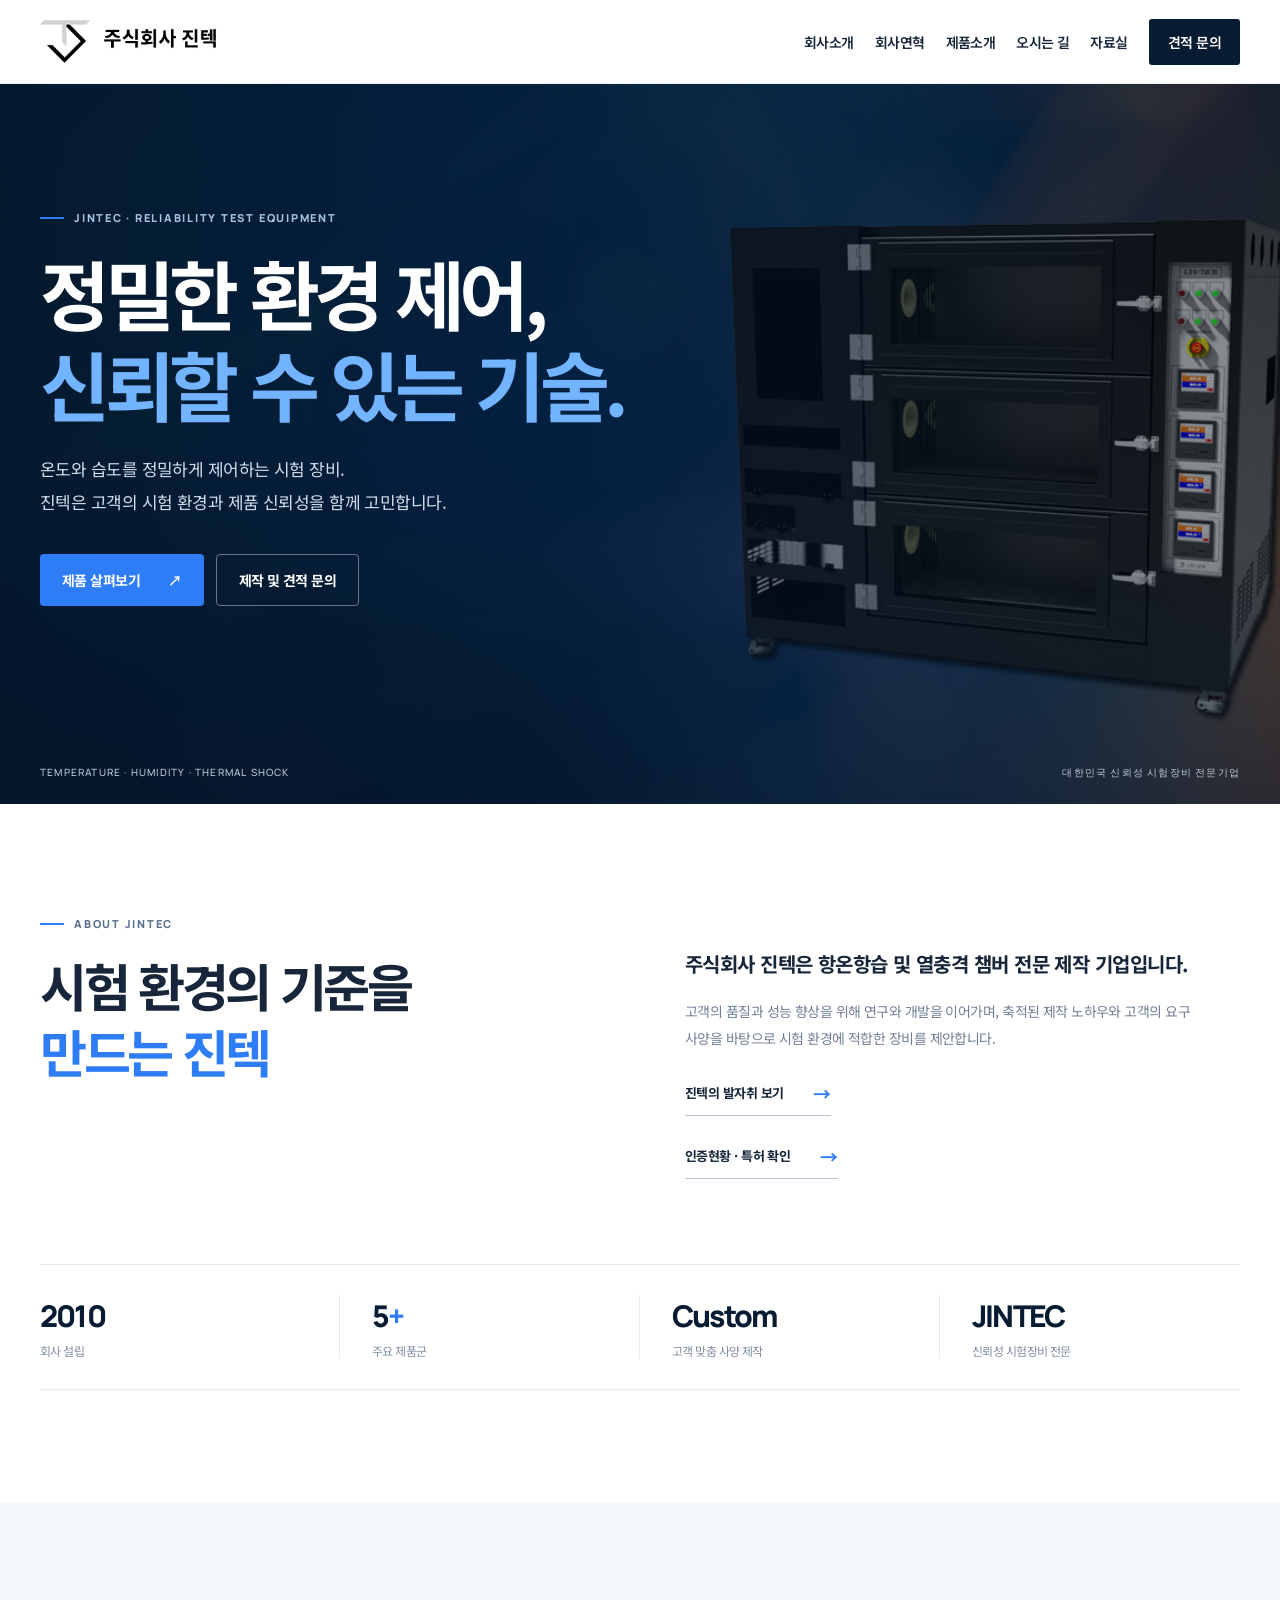
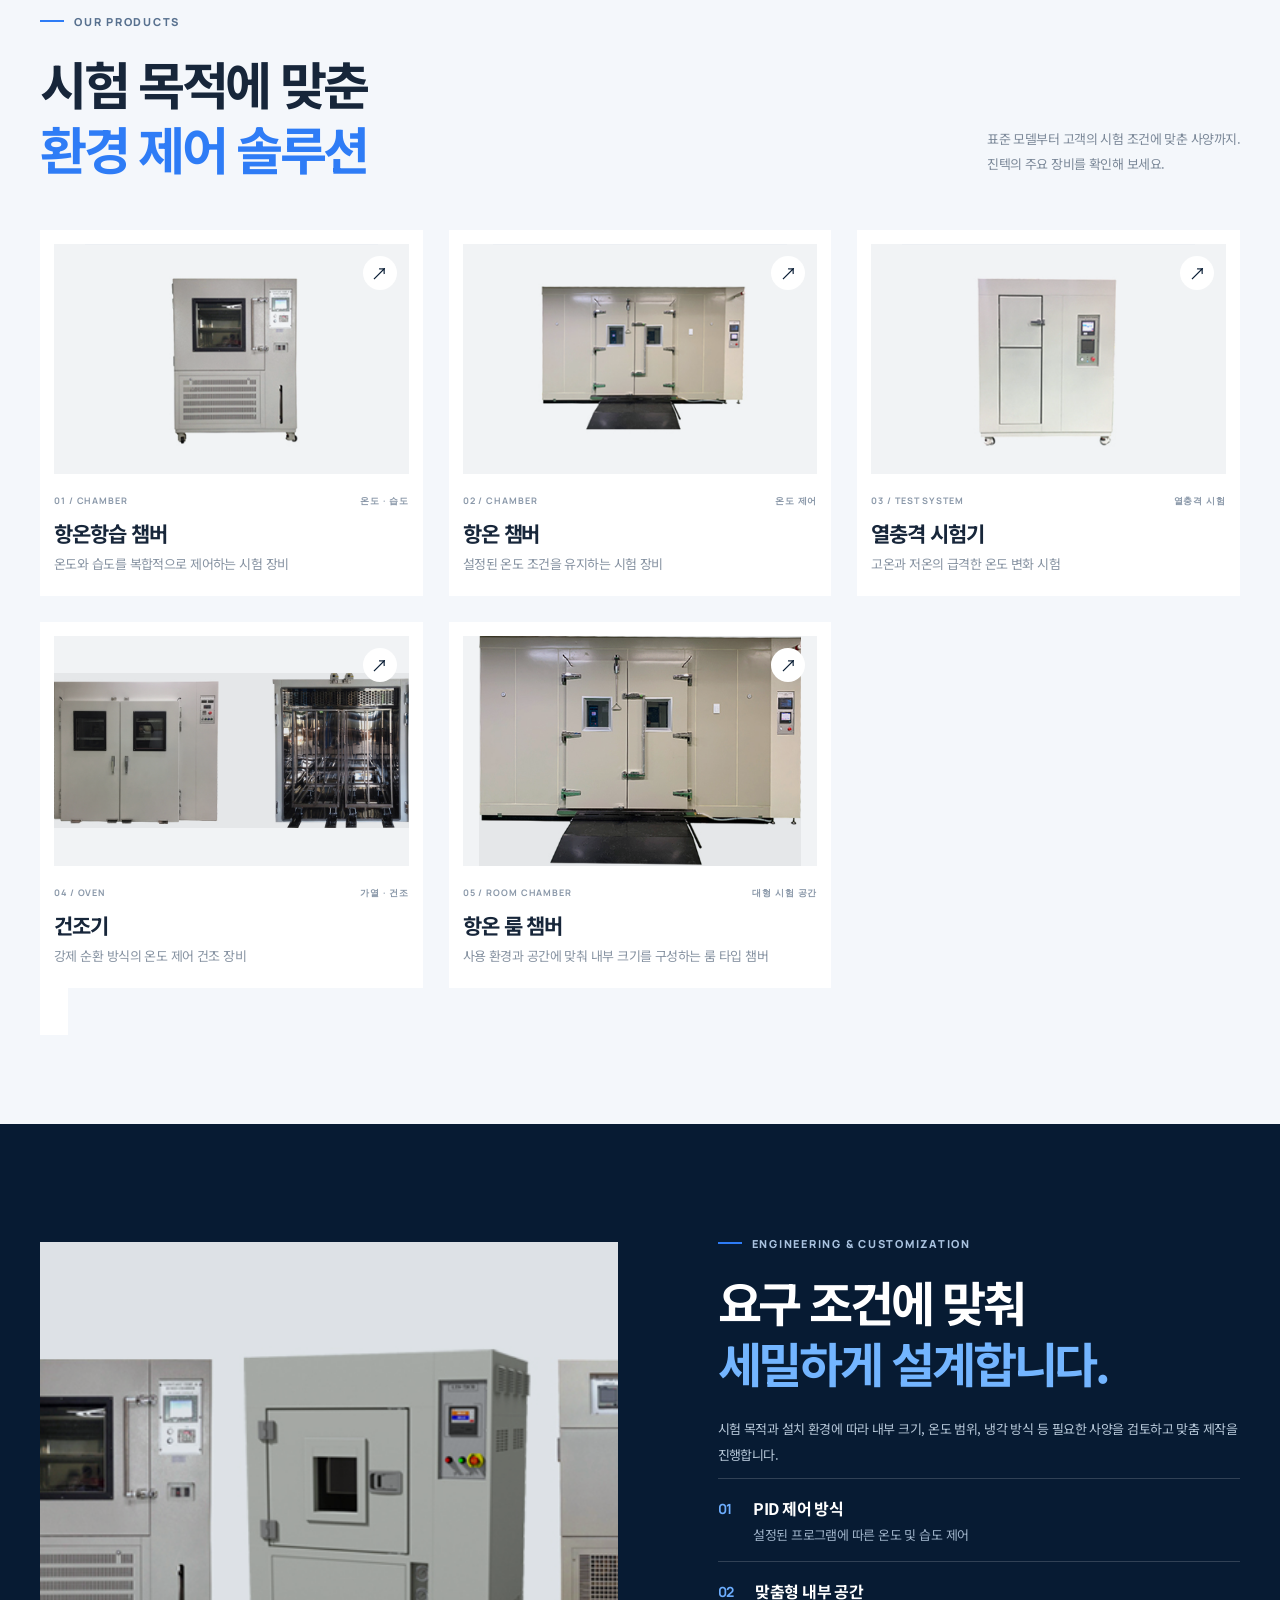
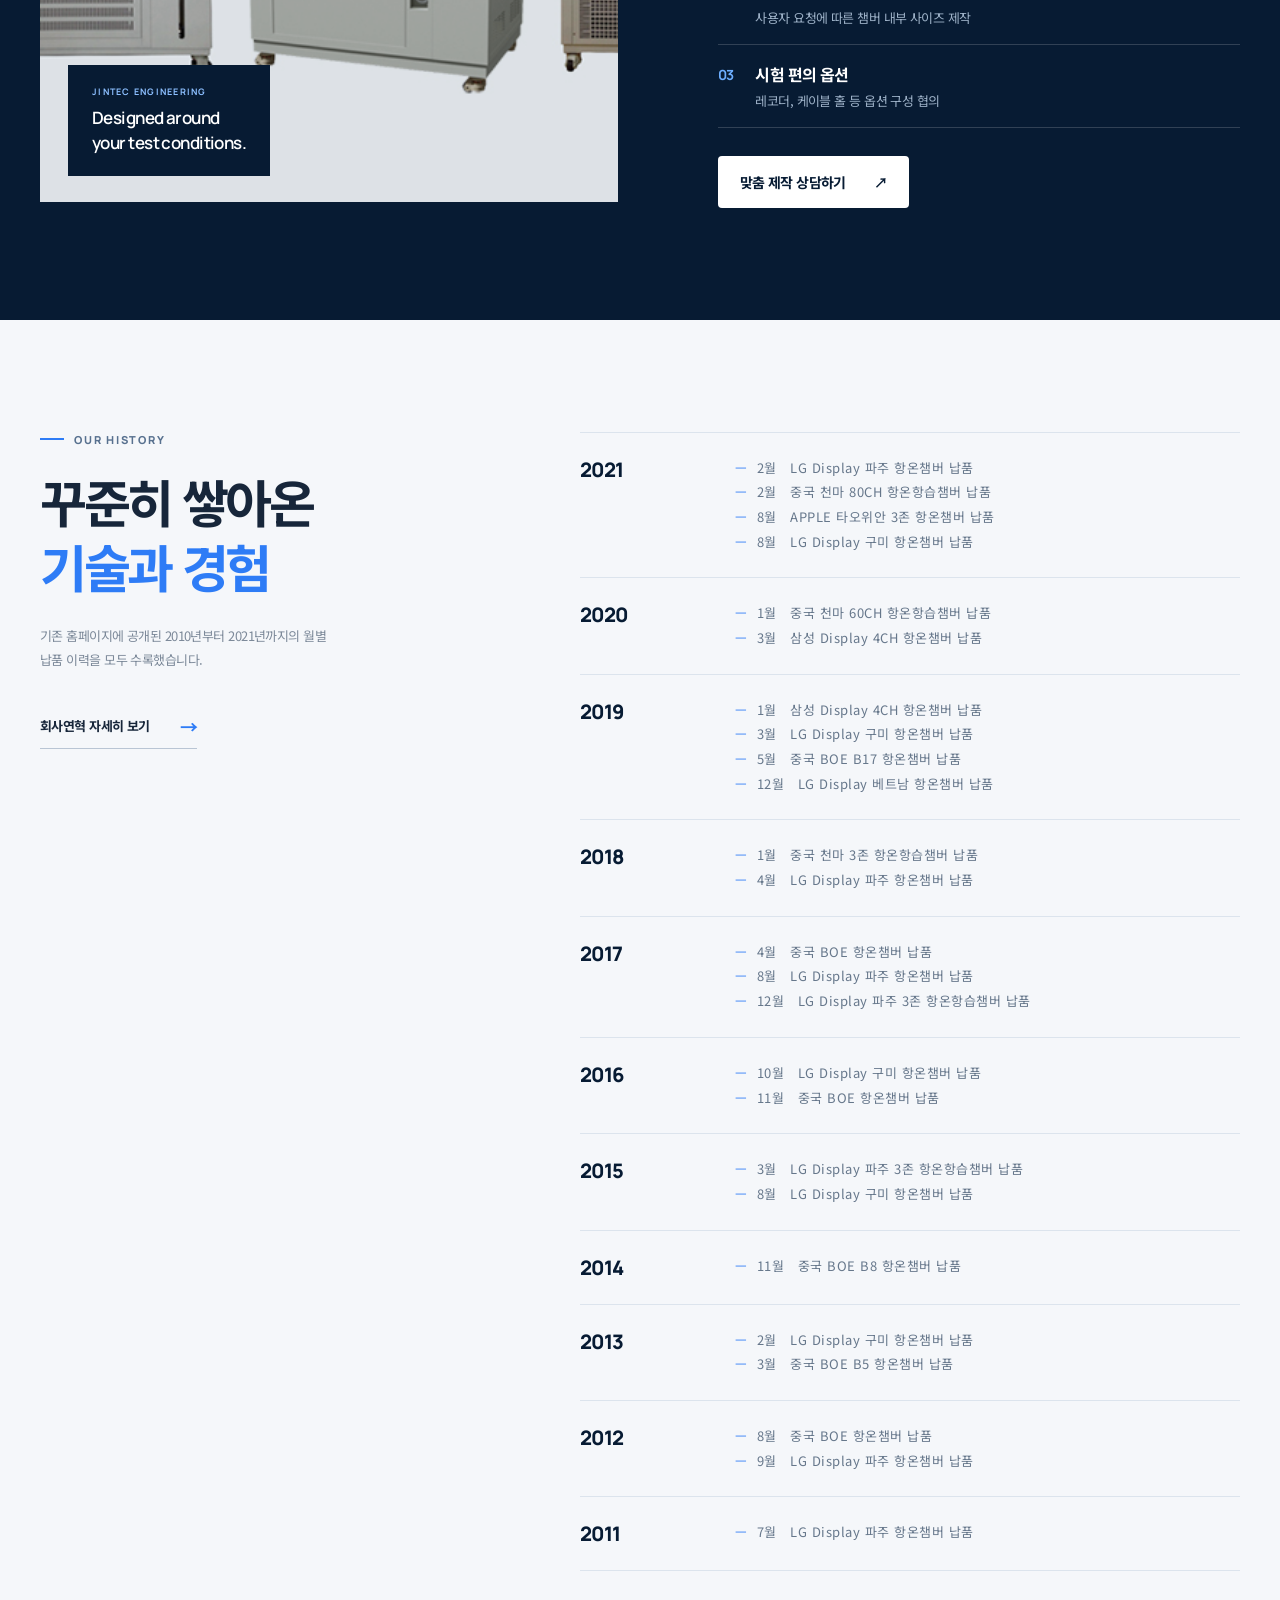
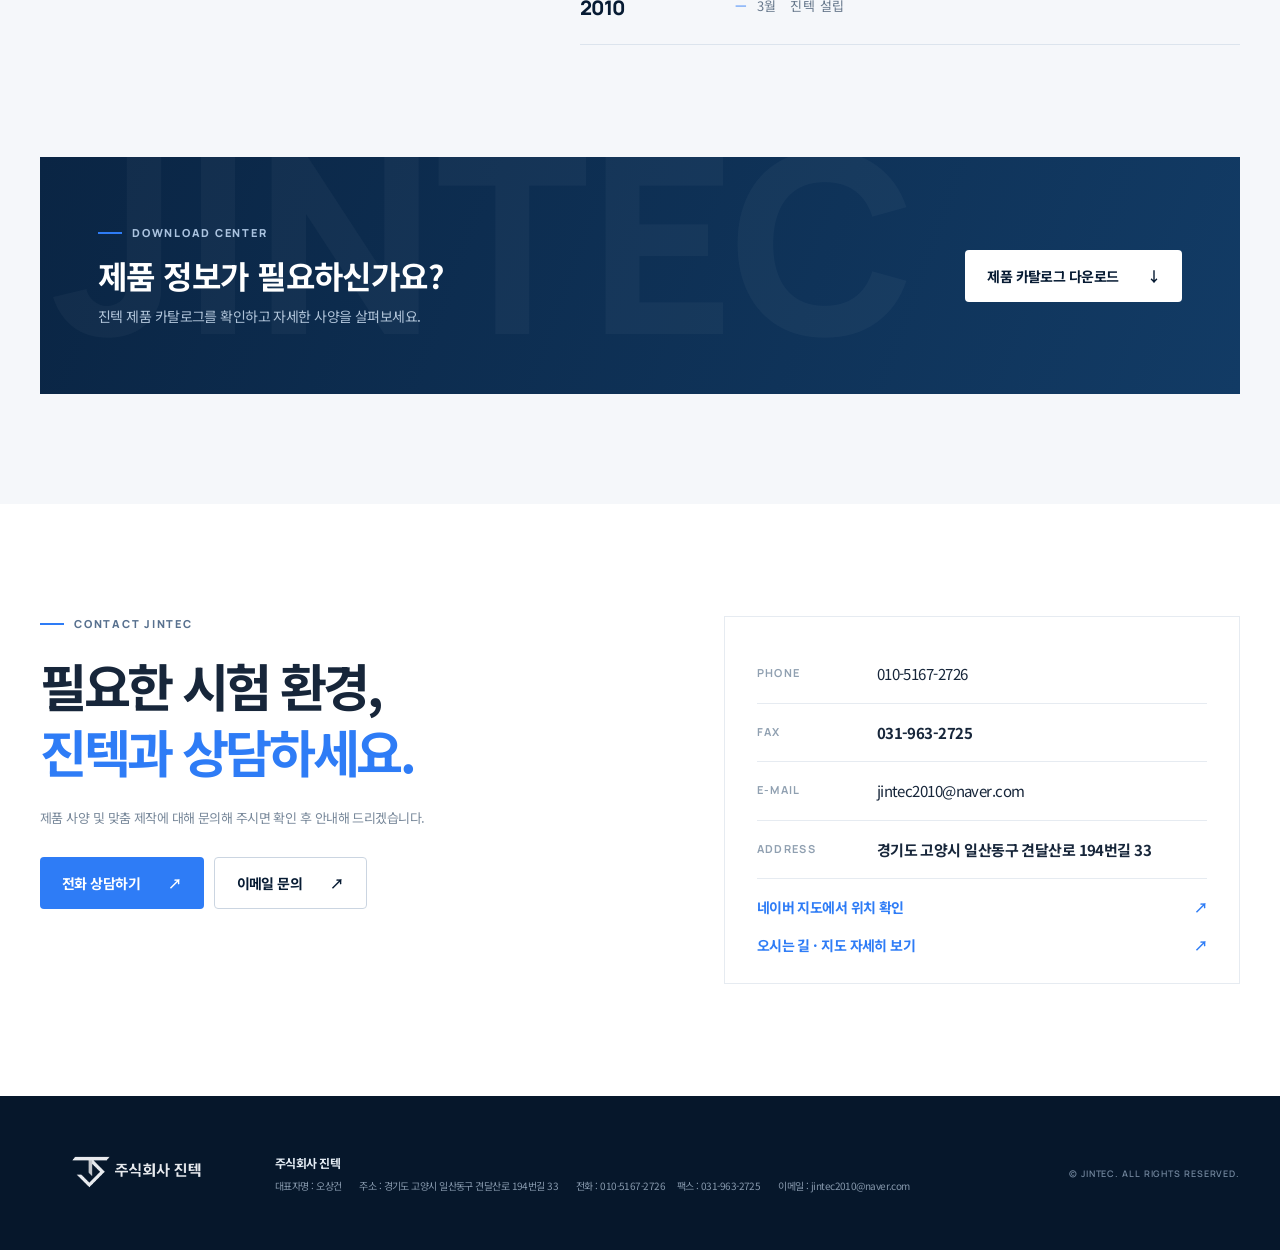
==== commit 136e82dc: "edit phone number" ====
--- a/index.html
+++ b/index.html
@@ -244,13 +244,13 @@
           <div class="eyebrow"><i></i> CONTACT JINTEC</div>
           <h2>필요한 시험 환경,<br /><em>진텍과 상담하세요.</em></h2>
           <p class="contact-intro">제품 사양 및 맞춤 제작에 대해 문의해 주시면 확인 후 안내해 드리겠습니다.</p>
-          <div class="contact-actions"><a class="btn btn-primary" href="tel:0319082726">전화 상담하기 <span>↗</span></a><a
+          <div class="contact-actions"><a class="btn btn-primary" href="tel:01051672726">전화 상담하기 <span>↗</span></a><a
               class="btn btn-outline"
               href="mailto:jintec2010@naver.com?subject=%EC%A7%84%ED%85%8D%20%EC%A0%9C%ED%92%88%20%EB%B0%8F%20%EA%B2%AC%EC%A0%81%20%EB%AC%B8%EC%9D%98">이메일
               문의 <span>↗</span></a></div>
         </div>
         <div class="contact-card">
-          <div class="contact-row"><span>PHONE</span><a href="tel:0319082726">031-908-2726</a></div>
+          <div class="contact-row"><span>PHONE</span><a href="tel:01051672726">010-5167-2726</a></div>
           <div class="contact-row"><span>FAX</span><strong>031-963-2725</strong></div>
           <div class="contact-row"><span>E-MAIL</span><a href="mailto:jintec2010@naver.com">jintec2010@naver.com</a>
           </div>
@@ -268,7 +268,7 @@
       <div class="footer-brand"><img alt="주식회사 진텍" src="assets/logo_remove_background.png" />
       </div>
       <div class="footer-info"><strong>주식회사 진텍</strong><span>대표자명 : 오상건</span><span>주소 : 경기도 고양시 일산동구 견달산로 194번길
-          33</span><span>전화 : 031-908-2726　 팩스 : 031-963-2725</span><span>이메일 : jintec2010@naver.com</span></div>
+          33</span><span>전화 : 010-5167-2726　 팩스 : 031-963-2725</span><span>이메일 : jintec2010@naver.com</span></div>
       <div class="copyright">© JINTEC. ALL RIGHTS RESERVED.</div>
     </div>
   </footer>
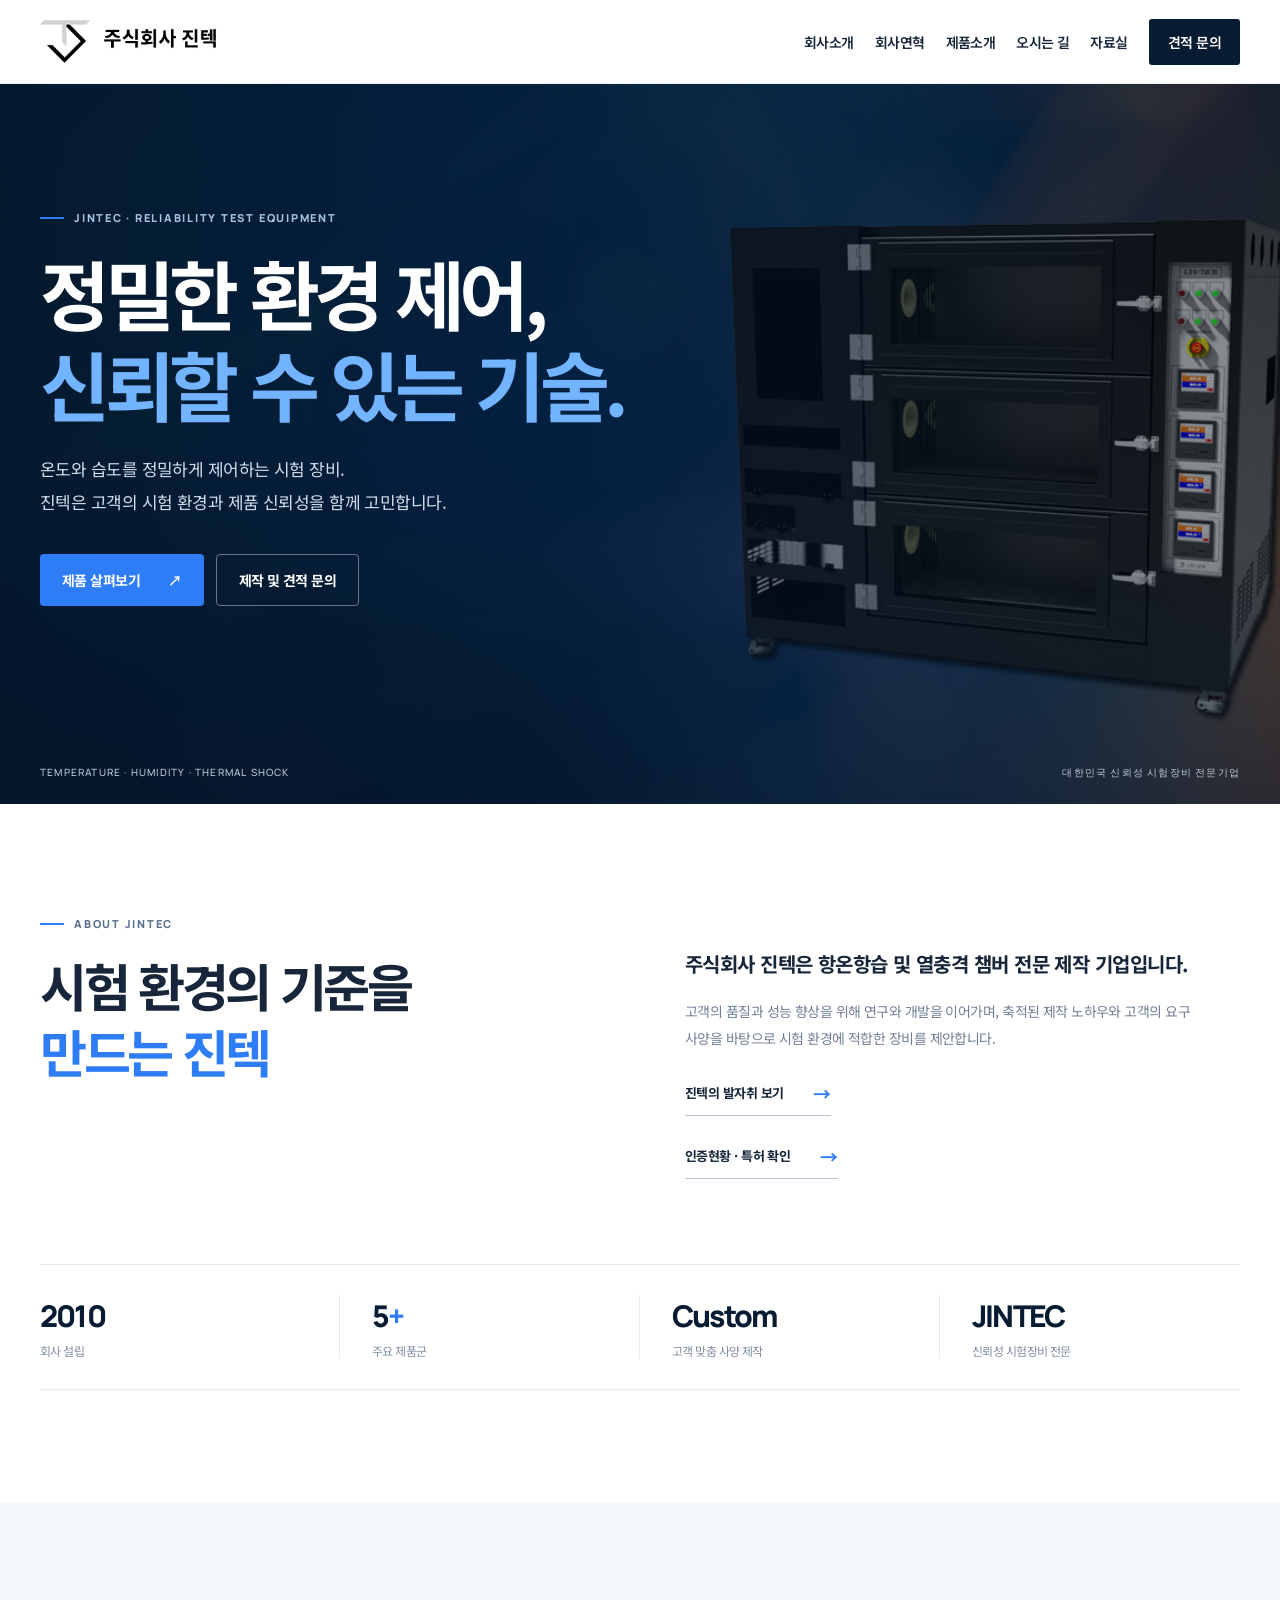
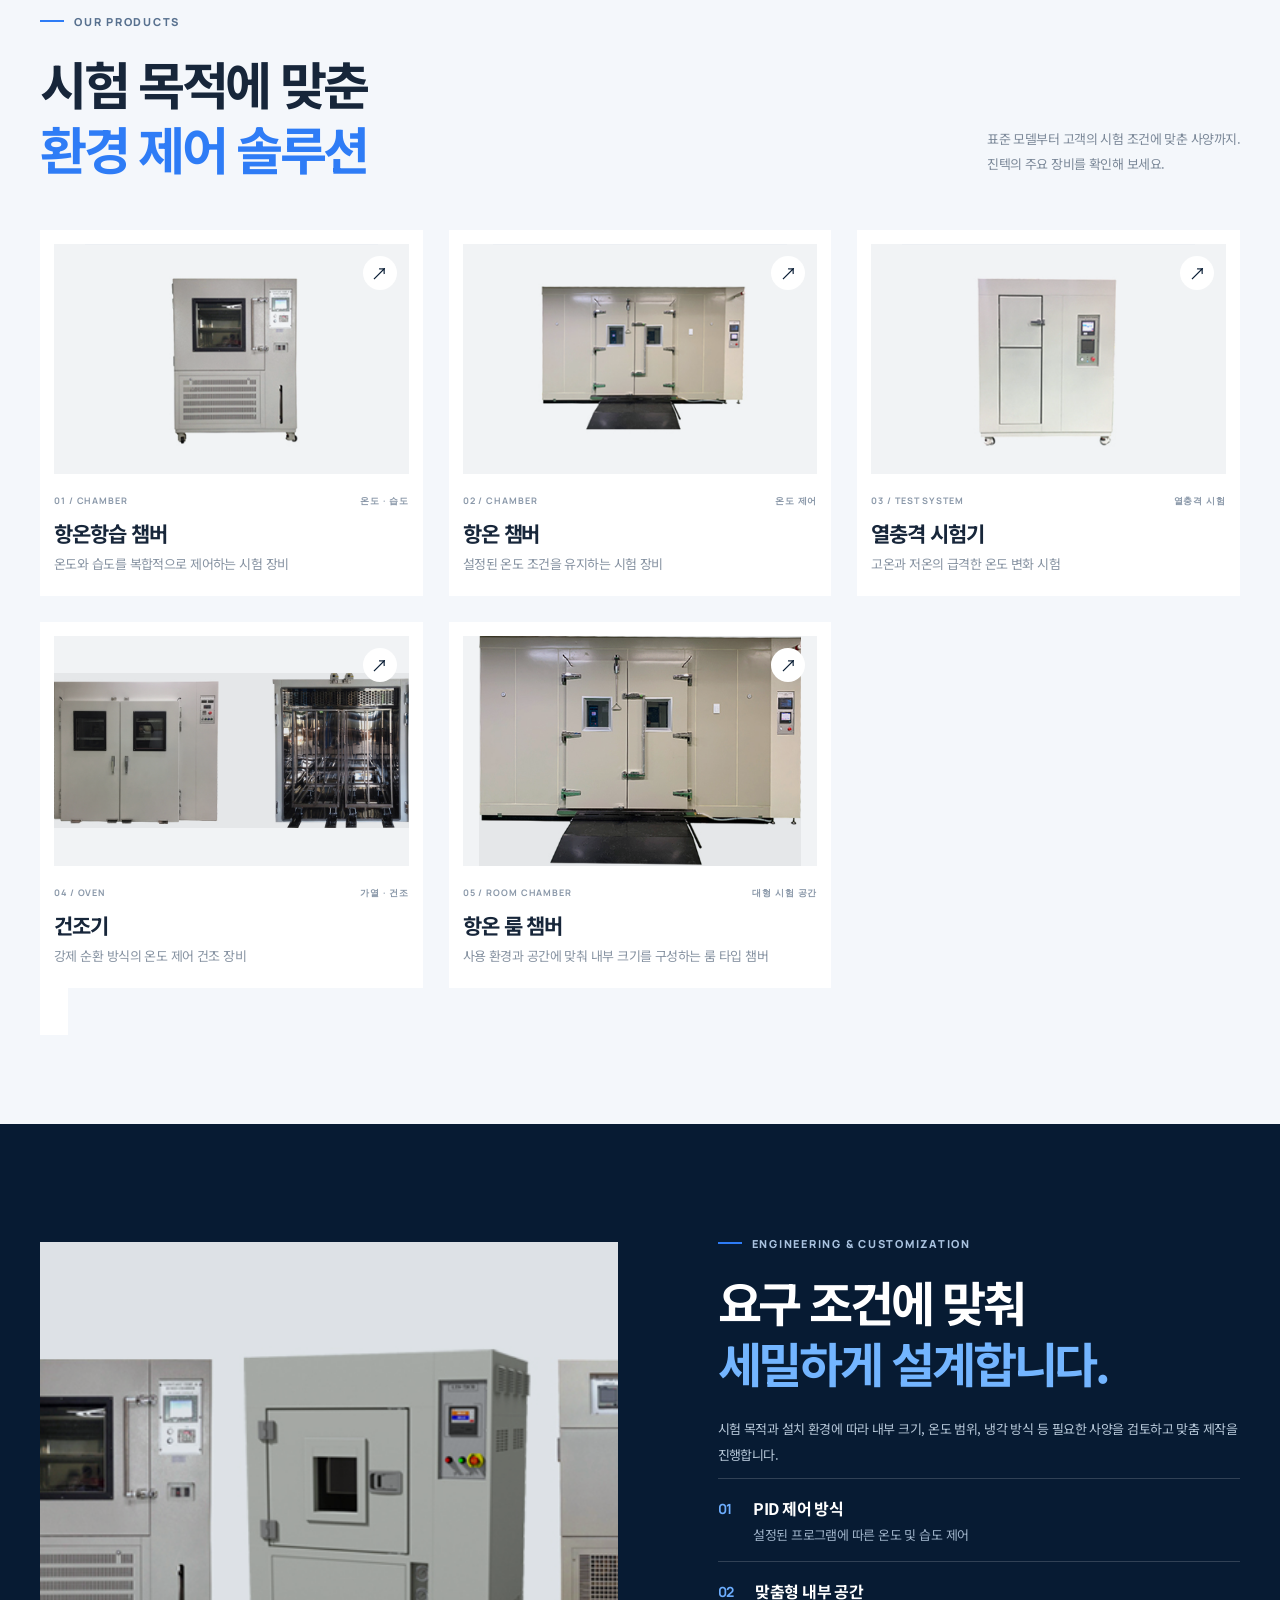
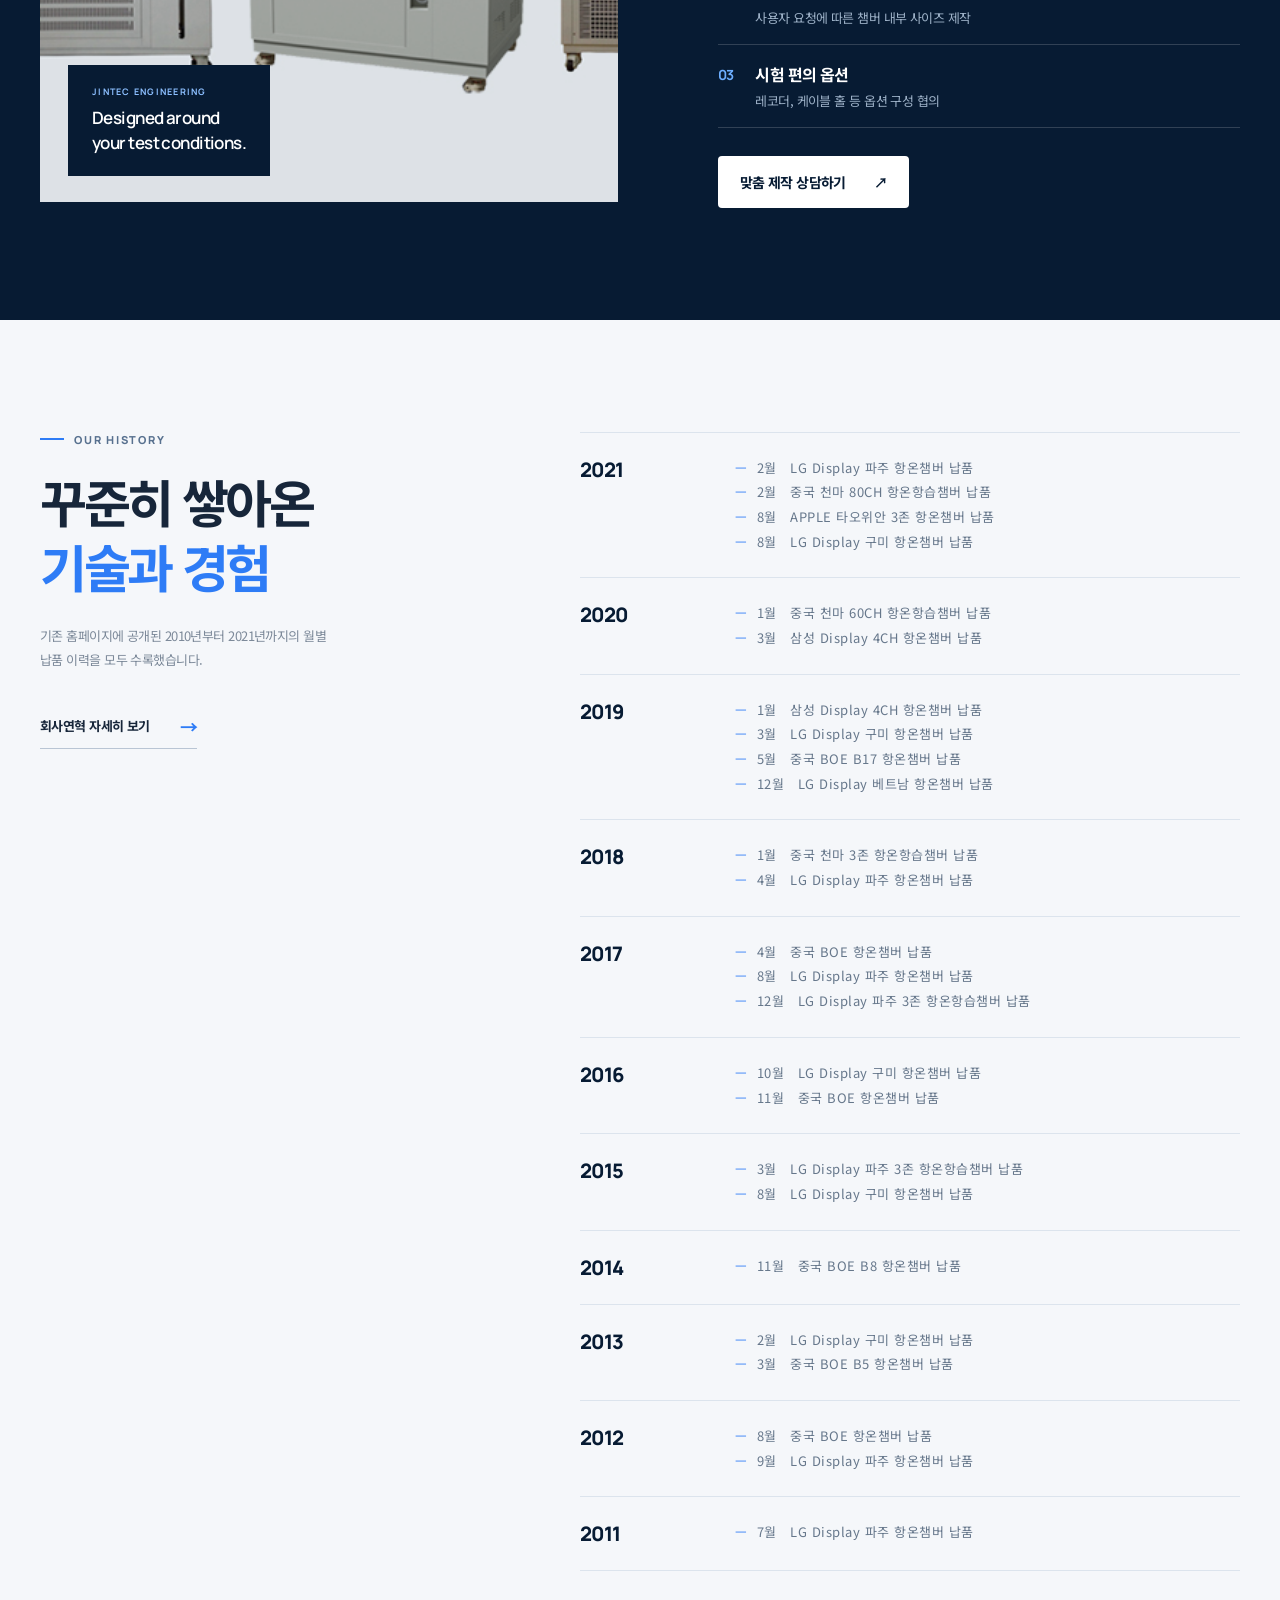
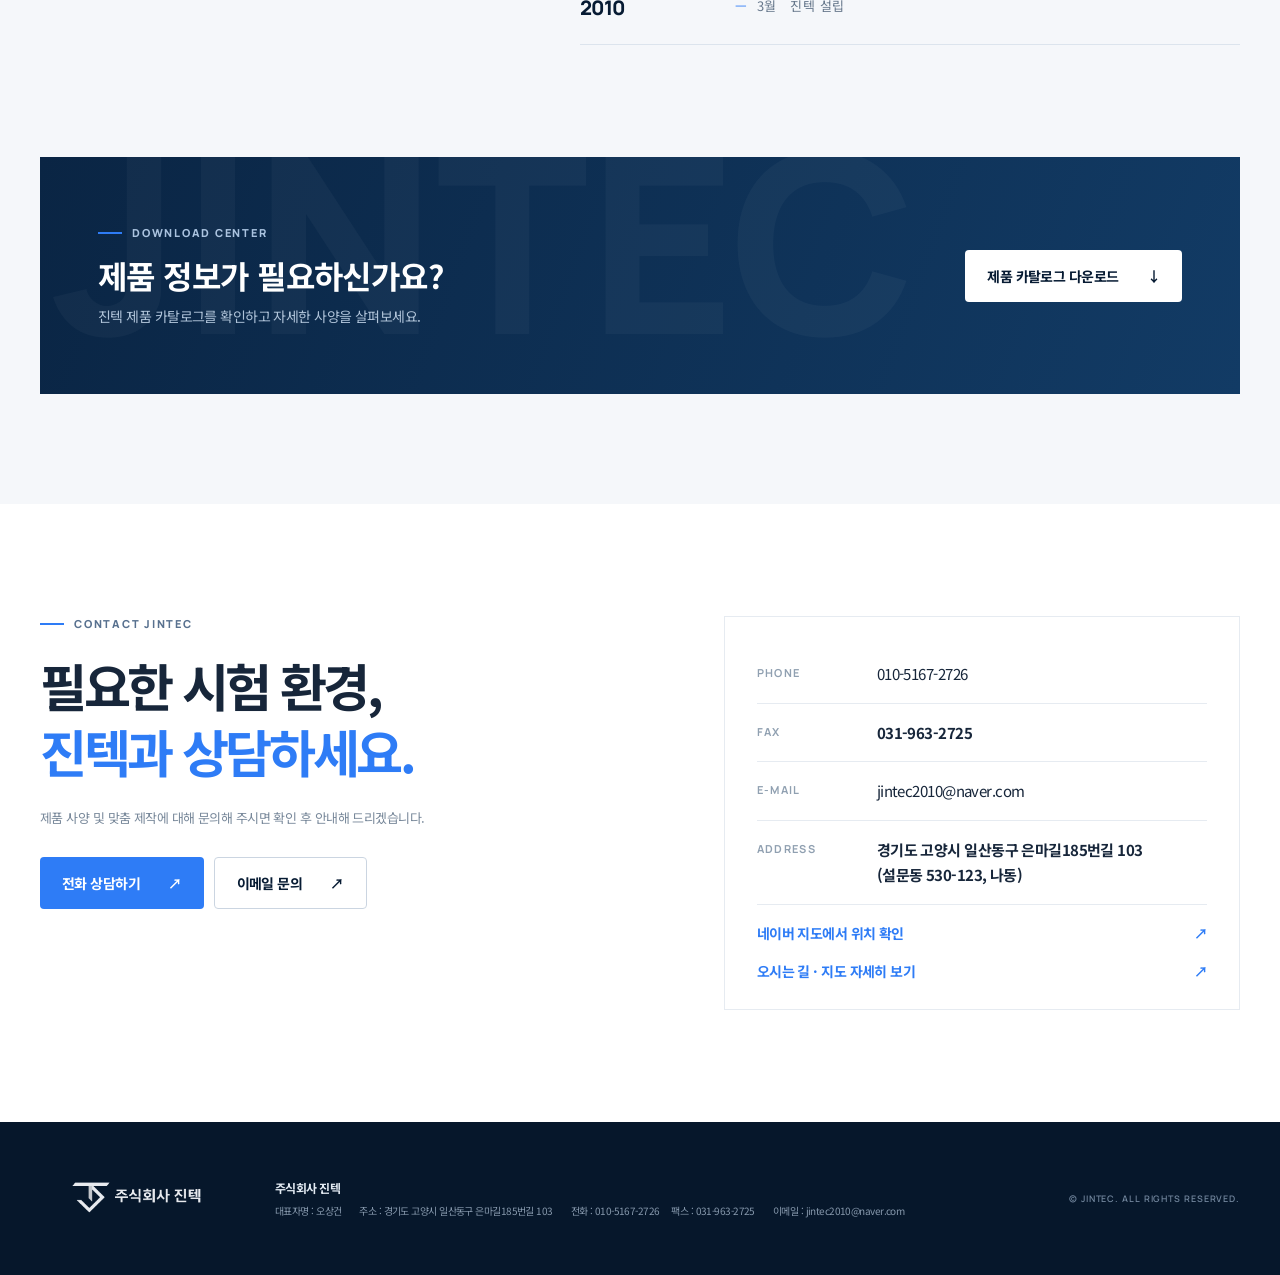
==== commit a27b2ec5: "edit address" ====
--- a/index.html
+++ b/index.html
@@ -254,9 +254,9 @@
           <div class="contact-row"><span>FAX</span><strong>031-963-2725</strong></div>
           <div class="contact-row"><span>E-MAIL</span><a href="mailto:jintec2010@naver.com">jintec2010@naver.com</a>
           </div>
-          <div class="contact-row"><span>ADDRESS</span><strong>경기도 고양시 일산동구 견달산로 194번길 33</strong></div>
+          <div class="contact-row"><span>ADDRESS</span><strong>경기도 고양시 일산동구 은마길185번길 103<br>(설문동 530-123, 나동)</strong></div>
           <a class="map-link"
-            href="https://map.naver.com/p/search/%EA%B2%BD%EA%B8%B0%EB%8F%84%20%EA%B3%A0%EC%96%91%EC%8B%9C%20%EC%9D%BC%EC%82%B0%EB%8F%99%EA%B5%AC%20%EA%B2%AC%EB%8B%AC%EC%82%B0%EB%A1%9C%20194%EB%B2%88%EA%B8%B8%2033"
+            href="https://naver.me/Fnshkubf"
             rel="noopener" target="_blank">네이버 지도에서 위치 확인 <span>↗</span></a>
           <a class="map-link" href="location.html">오시는 길 · 지도 자세히 보기 <span>↗</span></a>
         </div>
@@ -267,8 +267,8 @@
     <div class="container footer-inner">
       <div class="footer-brand"><img alt="주식회사 진텍" src="assets/logo_remove_background.png" />
       </div>
-      <div class="footer-info"><strong>주식회사 진텍</strong><span>대표자명 : 오상건</span><span>주소 : 경기도 고양시 일산동구 견달산로 194번길
-          33</span><span>전화 : 010-5167-2726　 팩스 : 031-963-2725</span><span>이메일 : jintec2010@naver.com</span></div>
+      <div class="footer-info"><strong>주식회사 진텍</strong><span>대표자명 : 오상건</span><span>주소 : 경기도 고양시 일산동구 은마길185번길 103
+        </span><span>전화 : 010-5167-2726　 팩스 : 031-963-2725</span><span>이메일 : jintec2010@naver.com</span></div>
       <div class="copyright">© JINTEC. ALL RIGHTS RESERVED.</div>
     </div>
   </footer>
